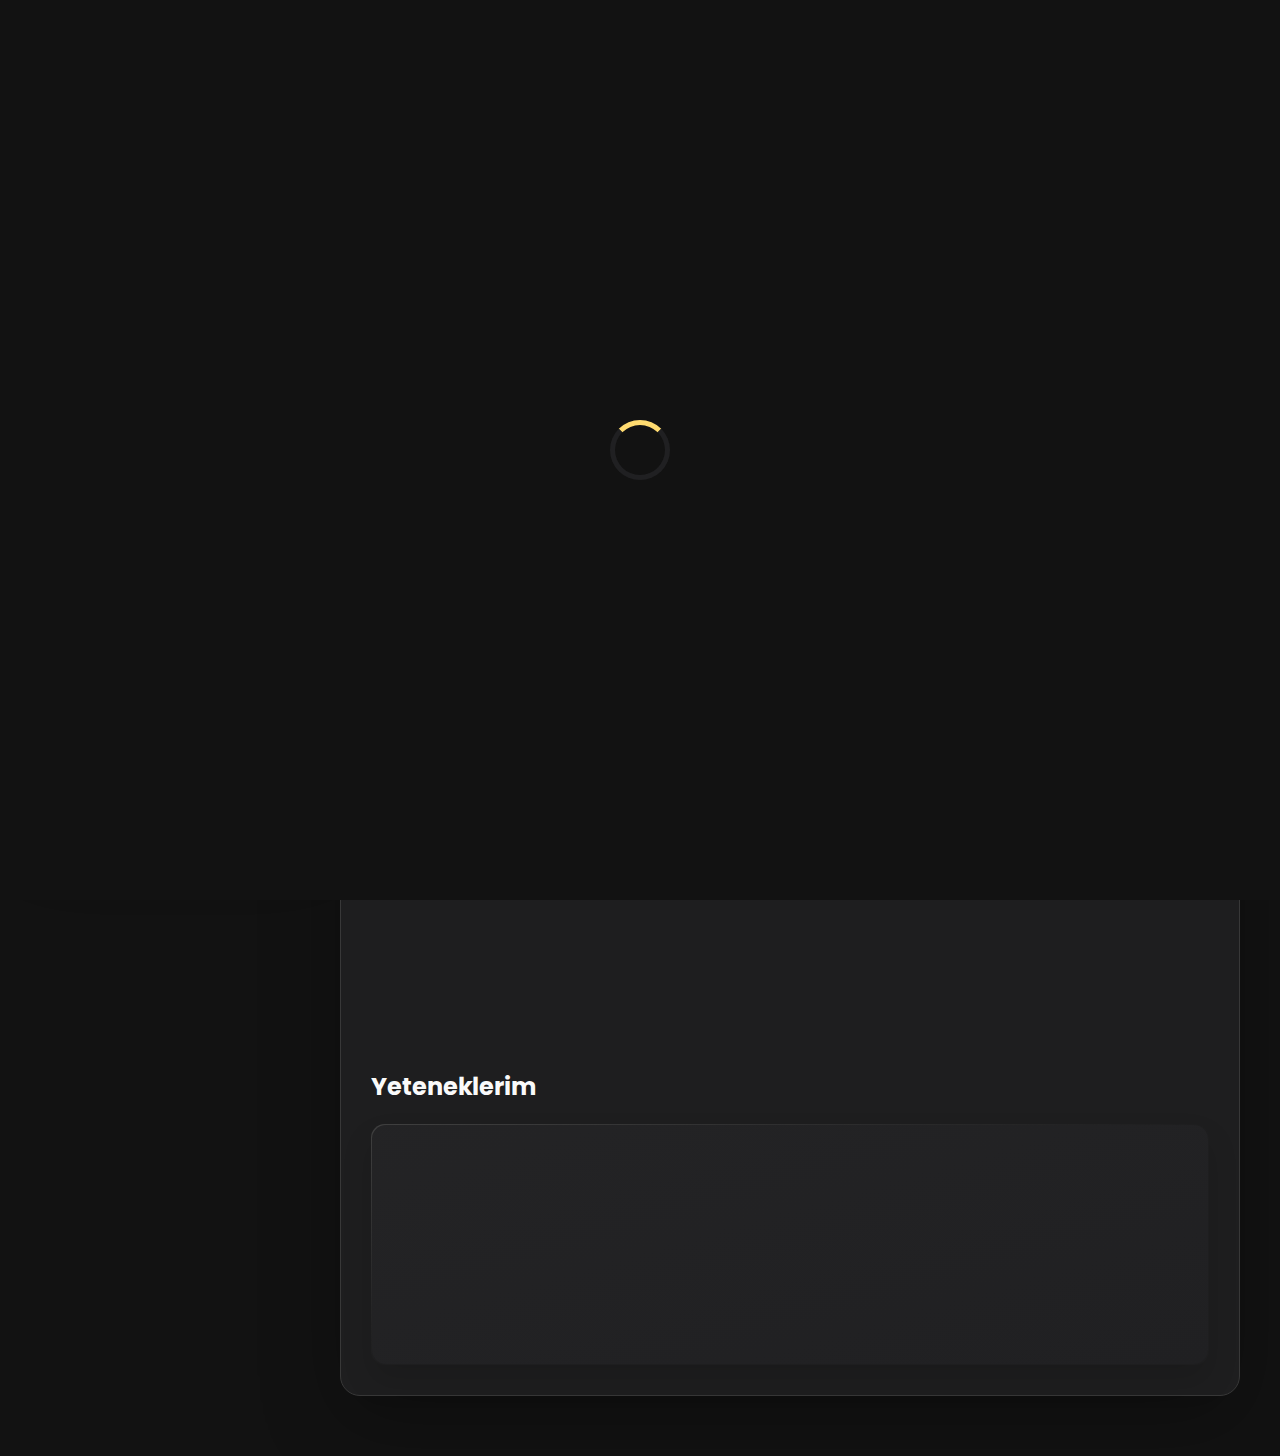
==== index.html @ 6b68ba1d "Yeni bir proje tanıtımı eklendi: "Şirket Yönetim Sistemi" başlıklı bölüm, Flask ile geliştirilmiş bi" ====
<!DOCTYPE html>
<html lang="en">
    <style>
 /* Copyright (c) 2025 by Leonam Silva de Souza (https://codepen.io/leonam-silva-de-souza/pen/vYowKqP) */
@import url('https://fonts.googleapis.com/css2?family=Poppins:ital,wght@0,100;0,200;0,300;0,400;0,500;0,600;0,700;0,800;0,900;1,100;1,200;1,300;1,400;1,500;1,600;1,700;1,800;1,900&display=swap');

/* Yükleme Animasyonu */
.loader-container {
    position: fixed;
    top: 0;
    left: 0;
    width: 100%;
    height: 100%;
    background-color: var(--smoky-black);
    display: flex;
    justify-content: center;
    align-items: center;
    z-index: 9999;
    transition: opacity 0.5s ease, visibility 0.5s ease;
}

.loader {
    width: 60px;
    height: 60px;
    border: 5px solid var(--eerie-black1);
    border-top: 5px solid var(--orange-yellow-crayola);
    border-radius: 50%;
    animation: rotate 1s linear infinite;
}

.loaded {
    opacity: 0;
    visibility: hidden;
}

:root {
    --bg-gradient-onyx: linear-gradient(to bottom right, hsl(240, 1%, 25%) 3%, hsl(0, 0%, 19%) 97%);
    --bg-gradient-jet: linear-gradient(to bottom right, hsla(240, 1%, 18%, .251) 3%, hsla(240, 2%, 11%, 0) 100%), hsl(240, 2%, 13%);
    --bg-gradient-yellow1: linear-gradient(to bottom right, hsl(45, 100%, 71%) 0%, hsla(36, 100%, 69%, 0) 50%);
    --bg-gradient-yellow2: linear-gradient(135deg, hsla(45, 100%, 71%, .251) 0%, hsla(35, 100%, 68%, 0) 59.86%), hsl(240, 2%, 13%);
    --border-gradient-onyx: linear-gradient(to bottom right, hsl(0, 0%, 25%) 0%, hsla(0, 0%, 25%, 0) 50%);
    --text-gradient-yellow: linear-gradient(to right, hsl(45, 100%, 72%), hsl(35, 100%, 68%));

    --jet: hsl(0, 0%, 22%);
    --onyx: hsl(240, 1%, 17%);
    --eerie-black1: hsl(240, 2%, 13%);
    --eerie-black2: hsl(240, 2%, 12%);
    --smoky-black: hsl(0, 0%, 7%);
    --white1: hsl(0, 0%, 100%);
    --white2: hsl(0, 0%, 98%);
    --orange-yellow-crayola: hsl(45, 100%, 72%);
    --vegas-gold: hsl(45, 54%, 58%);
    --light-gray: hsl(0, 0%, 84%);
    --light-gray70: hsla(0, 0%, 84%, .7);
    --bittersweet-shimmer: hsl(0, 43%, 51%);

    --ff-poppins: 'Poppins', sans-serif;

    --fs1: 24px;
    --fs2: 18px;
    --fs3: 17px;
    --fs4: 16px;
    --fs5: 15px;
    --fs6: 14px;
    --fs7: 13px;
    --fs8: 12px;

    --fw300: 300;
    --fw400: 400;
    --fw500: 500;
    --fw600: 600;

    --shadow1: -4px 8px 24px hsla(0, 0%, 0%, .25);
    --shadow2: 0px 16px 30px hsla(0, 0%, 0%, .25);
    --shadow3: 0px 16px 40px hsla(0, 0%, 0%, .25);
    --shadow4: 0px 25px 50px hsla(0, 0%, 0%, .15);
    --shadow5: 0px 24px 80px hsla(0, 0%, 0%, .25);

    --transition1: .25s ease;
    --transition2: .5s ease-in-out;
}

/* Animasyonlar */
@keyframes fadeIn {
    from { opacity: 0; transform: translateY(20px); }
    to { opacity: 1; transform: translateY(0); }
}

@keyframes pulse {
    0% { transform: scale(1); }
    50% { transform: scale(1.05); }
    100% { transform: scale(1); }
}

@keyframes slideInLeft {
    from { opacity: 0; transform: translateX(-30px); }
    to { opacity: 1; transform: translateX(0); }
}

@keyframes slideInRight {
    from { opacity: 0; transform: translateX(30px); }
    to { opacity: 1; transform: translateX(0); }
}

@keyframes rotate {
    from { transform: rotate(0deg); }
    to { transform: rotate(360deg); }
}

*, *::before, *::after {
    margin: 0;
    padding: 0;
    box-sizing: border-box;
}

a {text-decoration: none; }

li {list-style: none; }

img, ion-icon, a, button, time, span { display: block; }

button {
    font: inherit;
    background: none;
    border: none;
    text-align: left;
    cursor: pointer;
}

input, textarea {
    display: block;
    width: 100%;
    background: none;
    font: inherit;
}

::selection {
    background: var(--orange-yellow-crayola);
    color: var(--smoky-black);
}

:focus { outline-color: var(--orange-yellow-crayola); }

html { font-family: var(--ff-poppins); }

body { background: var(--smoky-black); }

main {
    margin: 15px 12px;
    margin-bottom: 75px;
    min-width: 259px;
}

.sidebar, article {
    background: var(--eerie-black2);
    border: 1px solid var(--jet);
    border-radius: 20px;
    box-shadow: var(--shadow1);
    z-index: 1;
    padding: 15px;
    animation: fadeIn 0.8s ease-out;
}

    .sidebar.active { max-height: 550px; }

.separator {
    width: 100%;
    height: 1px;
    background: var(--jet);
    margin: 16px 0;
}

.icon-box {
    position: relative;
    background: var(--border-gradient-onyx);
    width: 30px;
    height: 30px;
    border-radius: 8px;
    display: flex;
    justify-content: center;
    align-items: center;
    font-size: 16px;
    color: var(--orange-yellow-crayola);
    box-shadow: var(--shadow1);
    z-index: 1;
}

    .icon-box::before {
        content: '';
        position: absolute;
        inset: 1px;
        background: var(--eerie-black1);
        border-radius: inherit;
        z-index: -1;
    }

    .icon-box ion-icon { --ionicon-stroke-width: 35px; }

article { display: none; }

    article.active { 
        display: block;
        animation: fade .5s ease backwards;
    }

        @keyframes fade {
            0% { opacity: 0; }
            100% { opacity: 1; }
        }

.h2, .h3, .h4, .h5 { 
    color: var(--white2);
    text-transform: capitalize;
}

    .h2 { font-size: var(--fs1); }
    .h3 { font-size: var(--fs2); }
    .h4 { font-size: var(--fs4); }
    .h5 { 
        font-size: var(--fs7);
        font-weight: var(--fw500); 
    }

.article-title {
    position: relative;
    padding-bottom: 7px;
    animation: fadeIn 0.6s ease-out;
}

    .article-title::after {
        content: '';
        position: absolute;
        bottom: 0;
        left: 0;
        width: 30px;
        height: 3px;
        background: var(--text-gradient-yellow);
        border-radius: 3px;
    }

.content-card {
    position: relative;
    background: var(--border-gradient-onyx);
    padding: 15px;
    padding-top: 45px;
    border-radius: 14px;
    box-shadow: var(--shadow2);
    cursor: pointer;
    z-index: 1;
}

    .content-card::before {
        content: '';
        position: absolute;
        inset: 1px;
        background: var(--bg-gradient-jet);
        border-radius: inherit;
        z-index: -1;
    }

/*ASIDE - SIDEBAR*/

.sidebar {
    margin-bottom: 15px;
    max-height: 112px;
    overflow: hidden;
    padding: 15px;
    transition: var(--transition2);
}

.sidebar-info {
    position: relative;
    display: flex;
    justify-content: flex-start;
    align-items: center;
    gap: 15px;
}

.avatar-box {
    background: var(--bg-gradient-onyx);
    border-radius: 20px;
}

.info-content .name {
    color: var(--white2);
    font-size: var(--fs3);
    font-weight: var(--fw500);
    letter-spacing: -0.25px;
    margin-bottom: 10px;
}

.info-content .title {
    color: var(--white1);
    background: var(--onyx);
    font-size: var(--fs8);
    font-weight: var(--fw300);
    width: max-content;
    padding: 3px 12px;
    border-radius: 8px;
}

.info-more-btn {
    position: absolute;
    top: -15px;
    right: -15px;
    border-radius: 0 15px;
    font-size: 13px;
    color: var(--orange-yellow-crayola);
    background: var(--border-gradient-onyx);
    padding: 10px;
    box-shadow: var(--shadow2);
    transition: var(--transition1);
    z-index: 1;
}

    .info-more-btn::before {
        content: '';
        position: absolute;
        inset: 1px;
        border-radius: inherit;
        background: var(--bg-gradient-jet);
        transition: var(--transition1);
        z-index: -1;
    }

        .info-more-btn:hover, .info-more-btn:focus { background: var(--bg-gradient-yellow1); }
        .info-more-btn:hover::before, .info-more-btn:focus::before { background: var(--bg-gradient-yellow2); }

    .info-more-btn span { display: none; }

.sidebar-info-more {
    opacity: 0;
    visibility: hidden;
    transition: var(--transition2);
}

    .sidebar.active .sidebar-info-more {
        opacity: 1;
        visibility: visible;
    }

.contacts-list {
    display: grid;
    grid-template-columns: 1fr;
    gap: 16px;
}

.contact-item {
    min-width: 100%;
    display: flex;
    align-items: center;
    gap: 16px;
}

.contact-info {
    max-width: calc(100% - 46px);
    width: calc(100% - 46px);
}

    .contact-info :is(.contact-link, time, address) {
        color: var(--white2);
        font-size: var(--fs7);
    }

    .contact-info address { font-style: normal; }

.contact-title {
    color: var(--light-gray70);
    font-size: var(--fs8);
    text-transform: uppercase;
    margin-bottom: 2px;
}

.social-list {
    display: flex;
    justify-content: flex-start;
    align-items: center;
    gap: 15px;
    padding-bottom: 4px;
    padding-left: 7px;
}

.social-item .social-link {
    color: var(--light-gray70);
    font-size: 18px;
}

    .social-item .social-link:hover { color: var(--light-gray); }

/*NAVBAR*/

.navbar {
    position: fixed;
    bottom: 0;
    left: 0;
    width: 100%;
    background: hsla(240, 1%, 17%, .75);
    backdrop-filter: blur(10px);
    border: 1px solid var(--jet);
    border-radius: 12px 12px 0 0;
    box-shadow: var(--shadow2);
    z-index: 5;
}

.navbar-list {
    display: flex;
    flex-wrap: wrap;
    justify-content: center;
    align-items: center;
    padding: 0 10px;
}

.navbar-link {
    color: var(--light-gray);
    font-size: var(--fs8);
    padding: 20px 7px;
    transition: color var(--transition1);
}

    .navbar-link:hover, .navbar-link:focus { color: var(--light-gray70); }
    .navbar-link.active { color: var(--orange-yellow-crayola); }

/*ABOUT*/

.about .article-title { 
    margin-bottom: 15px;
    margin-top: 15px;
}

.about-text {
    color: var(--light-gray);
    font-size: var(--fs6);
    font-weight: var(--fw300);
    line-height: 1.6;
}

    .about-text p { 
        margin-bottom: 15px;
        text-align: justify;
        padding-left: 10px;
        padding-right: 10px;
        animation: slideInLeft 0.8s ease-out;
        opacity: 0;
        animation-fill-mode: forwards;
    }

    .about-text p:nth-child(1) {
        animation-delay: 0.2s;
    }

    .about-text p:nth-child(2) {
        animation-delay: 0.6s;
    }

.service { margin-bottom: 35px; }

.service-title { margin-bottom: 20px; }

.service-list {
    display: grid;
    grid-template-columns: 1fr;
    gap: 20px;
}

.service-item {
    position: relative;
    background: var(--border-gradient-onyx);
    padding: 20px;
    border-radius: 14px;
    box-shadow: var(--shadow2);
    z-index: 1;
    transition: transform 0.3s ease;
    animation: fadeIn 0.8s ease-out;
    opacity: 0;
    animation-fill-mode: forwards;
}

    .service-item:hover {
        transform: translateY(-5px);
    }

    .service-item::before {
        content: '';
        position: absolute;
        inset: 1px;
        background: var(--bg-gradient-jet);
        border-radius: inherit;
        z-index: -1;
    }

.service-item:nth-child(1) {
    animation-delay: 0.2s;
}

.service-item:nth-child(2) {
    animation-delay: 0.4s;
}

.service-item:nth-child(3) {
    animation-delay: 0.6s;
}

.service-item:nth-child(4) {
    animation-delay: 0.8s;
}

.service-item:nth-child(5) {
    animation-delay: 1s;
}

.service-item:nth-child(6) {
    animation-delay: 1.2s;
}

.service-icon-box { 
    margin-bottom: 10px; 
    transition: transform 0.5s ease;
}

    .service-icon-box:hover {
        animation: pulse 1s infinite;
    }
    
    .service-icon-box img { margin: auto; }

.service-content-box { text-align: center; }
.service-item-title { margin-bottom: 7px; }

.service-item-text {
    color: var(--light-gray);
    font-size: var(--fs6);
    font-weight: var(--fw300);
    line-height: 1.6;
}

/*SKILLS*/

.skills-title { margin-bottom: 20px; animation: slideInLeft 0.6s ease-out; }

.skills-list { padding: 20px; animation: fadeIn 0.8s ease-out; }

.skills-item {
    animation: slideInRight 0.5s ease-out;
    opacity: 0;
    animation-fill-mode: forwards;
}

.skills-item:not(:last-child) {margin-bottom: 15px; }

.skills-item:nth-child(1) {
    animation-delay: 0.2s;
}

.skills-item:nth-child(2) {
    animation-delay: 0.5s;
}

.skills-item:nth-child(3) {
    animation-delay: 0.8s;
}

.skills-item:nth-child(4) {
    animation-delay: 1.1s;
}

.skill .title-wrapper {
    display: flex;
    align-items: center;
    gap: 5px;
    margin-bottom: 8px;
}

    .skill .title-wrapper data {
        color: var(--light-gray);
        font-size: var(--fs7);
        font-weight: var(--fw300);
    }

.skills-progress-bg {
    background: var(--jet);
    width: 100%;
    height: 8px;
    border-radius: 10px;
}

/* Beceri Çubukları Animasyonu */
@keyframes fillBar {
    from { width: 0; }
    to { width: 100%; }
}

.skills-progress-fill {
    background: var(--text-gradient-yellow);
    height: 100%;
    border-radius: inherit;
    transition: width 1s ease-in-out;
    position: relative;
    width: 0;
    animation: fillBar 1.5s forwards;
}

.skills-item:nth-child(1) .skills-progress-fill {
    animation-delay: 0.5s;
}

.skills-item:nth-child(2) .skills-progress-fill {
    animation-delay: 0.8s;
}

.skills-item:nth-child(3) .skills-progress-fill {
    animation-delay: 1.1s;
}

.skills-item:nth-child(4) .skills-progress-fill {
    animation-delay: 1.4s;
}

/* Servis Öğeleri için hover efekti */
.service-item:hover .service-icon-box {
    transform: scale(1.1) rotate(5deg);
}

/* Başlık animasyonları */
.service-title, .skills-title {
    position: relative;
    overflow: hidden;
}

.service-title::before, .skills-title::before {
    content: '';
    position: absolute;
    bottom: 0;
    left: 0;
    width: 100%;
    height: 2px;
    background: var(--text-gradient-yellow);
    transform: translateX(-100%);
    animation: slideRight 1s forwards 0.5s;
}

@keyframes slideRight {
    from { transform: translateX(-100%); }
    to { transform: translateX(0); }
}

/*PROJELER*/

.projects-list {
    display: grid;
    grid-template-columns: 1fr;
    gap: 25px;
    margin-top: 25px;
}

.project-card {
    overflow: hidden;
    padding: 20px;
    display: flex;
    flex-direction: column;
    transition: transform 0.3s ease;
    animation: fadeIn 0.6s ease-out;
}

.project-card:hover {
    transform: translateY(-5px);
}

.project-image {
    overflow: hidden;
    border-radius: 10px;
    margin-bottom: 15px;
}

.project-image img {
    width: 100%;
    height: auto;
    transition: transform 0.5s ease;
    object-fit: cover;
}

.project-card:hover .project-image img {
    transform: scale(1.05);
}

.project-title {
    margin-bottom: 10px;
    color: var(--white2);
}

.project-description {
    color: var(--light-gray);
    font-size: var(--fs6);
    margin-bottom: 15px;
    line-height: 1.6;
}

.project-tech {
    display: flex;
    flex-wrap: wrap;
    gap: 8px;
    margin-bottom: 15px;
}

.tech-tag {
    background: var(--onyx);
    color: var(--orange-yellow-crayola);
    font-size: var(--fs8);
    padding: 5px 10px;
    border-radius: 5px;
    display: inline-block;
}

.project-link {
    color: var(--orange-yellow-crayola);
    font-size: var(--fs7);
    font-weight: var(--fw500);
    text-transform: uppercase;
    align-self: flex-end;
    transition: color 0.3s ease;
}

.project-link:hover {
    color: var(--vegas-gold);
}

/*MEDIA QUERIES*/

@media (min-width: 580px) {
    :root {
        --fs1: 32px;
        --fs2: 24px;
        --fs3: 26px;
        --fs4: 18px;
        --fs6: 15px;
        --fs7: 15px;
        --fs8: 12px;
    }

    .sidebar, article {
        width: 520px;
        margin-inline: auto;
        padding: 30px;
    }

    .article-title {
        font-weight: var(--fw600);
        padding-bottom: 15px;
    }

        .article-title::after {
            width: 40px;
            height: 5px;
        }

    .icon-box {
        width: 48px;
        height: 48px;
        border-radius: 12px;
        font-size: 18px;
    }

    main {
        margin-top: 60px;
        margin-bottom: 100px;
    }

    .sidebar {
        max-height: 180px;
        margin-bottom: 30px;
    }

        .sidebar.active { max-height: 650px; }

    .sidebar-info { gap: 25px; }

    .avatar-box { border-radius: 30px; }
        .avatar-box img { width: 120px; }

    .info-content .name { margin-bottom: 15px; }
    .info-content .title { padding: 5px 10px; }

    .info-more-btn {
        top: -30px;
        right: -30px;
        padding: 10px 15px;
    }

        .info-more-btn span {
            display: block;
            font-size: var(--fs8);
        }

        .info-more-btn ion-icon { display: none; }

    .separator { margin: 32px 0; }

    .contacts-list { gap: 20px; }

    .contact-info {
        max-width: calc(100% - 64px);
        width: calc(100% - 64px);
    }

    .navbar { border-radius: 20px 20px 0 0; }

    .navbar-list { gap: 20px; }
    .navbar-link { --fs8: 14px; }

    .about .article-title { margin-bottom: 20px; }
    .about-text { margin-bottom: 40px; }

    .service-item {
        display: flex;
        justify-content: flex-start;
        align-items: flex-start;
        gap: 18px;
        padding: 30px;
    }

    .service-icon-box {
        margin-bottom: 0;
        margin-top: 5px;
    }

    .service-content-box { text-align: left; }

    .projects-list {
        padding: 0 20px;
    }

    .form {
        max-width: 500px;
        margin-inline: auto;
    }
}

@media (min-width: 768px) {

    .sidebar, article { width: 700px; }

    .contacts-list {
        grid-template-columns: 1fr 1fr;
        gap: 30px 15px;
    }

    .navbar-link { --fs8: 15px; }

    .article-title { padding-bottom: 20px; }

    .service-list { grid-template-columns: 1fr 1fr; }

    .projects-list {
        grid-template-columns: 1fr 1fr;
        gap: 25px;
    }

    .input-wrapper {
        grid-template-columns: 1fr 1fr;
    }
}

@media (min-width: 1024px) {

    :root {
        --shadow1: -4px 8px 24px hsla(0, 0%, 0%, .125);
        --shadow2: 0px 16px 30px hsla(0, 0%, 0%, .125);
        --shadow3: 0px 16px 40px hsla(0, 0%, 0%, .125);
    }

    .sidebar, article {
        width: 950px;
        box-shadow: var(--shadow5);
    }

    main { margin-bottom: 60px; }

    .main-content {
        position: relative;
        width: max-content;
        margin: auto;
    }

    .navbar {
        position: absolute;
        bottom: auto;
        top: 0;
        left: auto;
        right: 0;
        width: max-content;
        border-radius: 0 20px;
        padding: 0 20px;
        box-shadow: none;
    }

    .navbar-list {
        gap: 30px;
        padding: 0 20px;
    }

    .navbar-link { font-weight: var(--fw500); }

    .service-list {
        grid-template-columns: 1fr 1fr;
        gap: 20px 25px;
    }

    .projects-list {
        grid-template-columns: repeat(3, 1fr);
    }
}

@media (min-width: 1250px) {

    body::-webkit-scrollbar { width: 20px; }
    body::-webkit-scrollbar-track { background: var(--smoky-black); }

    body::-webkit-scrollbar-thumb {
        border: 5px solid var(--smoky-black);
        background: hsla(0, 0%, 100%, .1);
        border-radius: 20px;
        box-shadow: inset 1px 1px 0 hsla(0, 0%, 100%, .11), inset -1px -1px 0 hsla(0, 0%, 100%, .11);
    }

    body::-webkit-scrollbar-thumb:hover { background: hsla(0, 0%, 100%, .15); }
    body::-webkit-scrollbar-button { height: 60px; }

    .sidebar, article { width: auto; }

    article { min-height: 100%; }

    main {
        max-width: 1200px;
        margin-inline: auto;
        display: flex;
        justify-content: center;
        align-items: stretch;
        gap: 25px;
    }

    .main-content {
        min-width: 75%;
        width: 75%;
        margin: 0;
    }

    .sidebar {
        position: sticky;
        top: 60px;
        max-height: max-content;
        height: 100%;
        margin-bottom: 0;
        padding-top: 60px;
        z-index: 1;
    }

    .sidebar-info { flex-direction: column; }

    .avatar-box img { width: 150px; }

    .info-content .name {
        white-space: nowrap;
        text-align: center;
    }

    .info-content .title { margin: auto; }

    .info-more-btn { display: none; }

    .sidebar-info-more {
        opacity: 1;
        visibility: visible;
    }

    .contacts-list { grid-template-columns: 1fr; }

    .contact-info :is(.contact-link) {
        white-space: nowrap;
        overflow: hidden;
        text-overflow: ellipsis;
    }

    .contact-info :is(.contact-link, time, address) {
        --fs7: 14px;
        font-weight: var(--fw300);
    }

    .separator:last-of-type {
        margin: 15px 0;
        opacity: 0;
    }

    .social-list { justify-content: center; }
}

/*İLETİŞİM*/

.contact-form {
    margin-top: 25px;
}

.form-title {
    margin-bottom: 20px;
    color: var(--white2);
}

.form {
    display: grid;
    gap: 25px;
    animation: fadeIn 0.6s ease-out;
}

.input-wrapper {
    display: grid;
    gap: 15px;
}

.form-input {
    color: var(--white2);
    font-size: var(--fs7);
    padding: 15px;
    border: 1px solid var(--jet);
    border-radius: 14px;
    outline: none;
    background: var(--eerie-black1);
    transition: border-color 0.3s ease;
}

.form-input:focus {
    border-color: var(--orange-yellow-crayola);
}

.form-input::placeholder {
    color: var(--light-gray70);
}

textarea.form-input {
    min-height: 150px;
    max-height: 250px;
    resize: vertical;
    margin-bottom: 10px;
}

.form-btn {
    display: flex;
    justify-content: center;
    align-items: center;
    gap: 8px;
    padding: 12px 25px;
    border-radius: 14px;
    background: var(--border-gradient-onyx);
    color: var(--orange-yellow-crayola);
    font-size: var(--fs7);
    text-transform: uppercase;
    font-weight: var(--fw500);
    cursor: pointer;
    position: relative;
    z-index: 1;
    transition: all 0.3s ease;
}

.form-btn::before {
    content: '';
    position: absolute;
    inset: 1px;
    background: var(--bg-gradient-jet);
    border-radius: inherit;
    z-index: -1;
    transition: background 0.3s ease;
}

.form-btn:hover {
    background: var(--bg-gradient-yellow1);
}

.form-btn:hover::before {
    background: var(--bg-gradient-yellow2);
}

.form-btn:disabled {
    opacity: 0.7;
    cursor: not-allowed;
}

.form-btn ion-icon {
    font-size: 18px;
}

@media (min-width: 580px) {
    .form {
        max-width: 500px;
        margin-inline: auto;
    }
}

@media (min-width: 768px) {
    .input-wrapper {
        grid-template-columns: 1fr 1fr;
    }
}
    </style>
<head>
    <meta charset="UTF-8">
    <meta name="viewport" content="width=device-width, initial-scale=1.0">
    <title>Kamil Umut Araz</title>
    <link rel="shortcut icon" href="4380747.jpg" type="image/x-icon">
</head>
<body>
    <div class="loader-container">
        <div class="loader"></div>
    </div>

    <main>
        <aside class="sidebar " data-sidebar>
            <div class="sidebar-info">
                <figure class="avatar-box">
                    <img src="IMG_6762.jpg" alt="avatar" width="80">
                </figure>

                <div class="info-content">
                    <h1 class="name" title="Umut Araz">Umut Araz</h1>
                    <p class="title">Web Developer</p>
                </div>

                <button class="info-more-btn" data-sidebar-btn>
                    <span>İletişim</span>
                    <ion-icon name="chevron-down"></ion-icon>
                </button>
            </div>

            <div class="sidebar-info-more">
                <div class="separator"></div>

                <ul class="contacts-list">
                    <li class="contact-item">
                        <div class="icon-box">
                            <ion-icon name="mail-outline"></ion-icon>
                        </div>

                        <div class="contact-info">
                            <p class="contact-title">Email</p>

                            <a href="mailto:arazumut349@gmail.com" class="contact-link">arazumut349@gmail.com</a>
                        </div>
                    </li>

                    <li class="contact-item">
                        <div class="icon-box">
                            <ion-icon name="phone-portrait-outline"></ion-icon>
                        </div>

                        <div class="contact-info">
                            <p class="contact-title">Telefon</p>

                            <a href="tel:+90 551 180 7815" class="contact-link">0551 180 7815</a>
                        </div>
                    </li>

                    <li class="contact-item">
                        <div class="icon-box">
                            <ion-icon name="calendar-outline"></ion-icon>
                        </div>

                        <div class="contact-info">
                            <p class="contact-title">Doğum Tarihi</p>

                            <time datetime="1982-06-23">January 16, 2004</time>
                        </div>
                    </li>

                    <li class="contact-item">
                        <div class="icon-box">
                            <ion-icon name="location-outline"></ion-icon>
                        </div>

                        <div class="contact-info">
                            <p class="contact-title">Konum</p>

                            <address>Konya Türkiye</address>
                        </div>
                    </li>
                </ul>

                <div class="separator"></div>

                <ul class="social-list">
                    <li class="social-item"><a href="https://www.instagram.com/k.umutarazz/" class="social-link"><ion-icon name="logo-instagram"></ion-icon></a></li>
                    <li class="social-item"><a href="https://www.linkedin.com/in/k-umut-araz-56712629a/" class="social-link"><ion-icon name="logo-linkedin"></ion-icon></a></li>
                    <li class="social-item"><a href="https://github.com/arazumut" class="social-link"><ion-icon name="logo-github"></ion-icon></a></li>
                </ul>
            </div>
        </aside>

        <div class="main-content">
            <nav class="navbar">
                <ul class="navbar-list">
                    <li class="navbar-item"><button class="navbar-link active" data-nav-link>Hakkımda</button></li>
                    <li class="navbar-item"><button class="navbar-link" data-nav-link>Projeler</button></li>
                </ul>
            </nav>

            <article class="about active" data-page="hakkımda">
                <header>
                    <h2 class="h2 article-title">Hakkımda</h2>
                </header>

                <section class="about-text">
                    <p>Merhaba! Ben Kamil Umut Araz. Konya Teknik Üniversitesi Bilgisayar Programcılığı 2. sınıf öğrencisiyim. Yazılım geliştirme ve siber güvenlik alanlarına büyük bir tutku ile yaklaşıyorum. Javascript, CSS, C++, PHP, Python ve Golang gibi dillerde kendimi sürekli geliştiriyor; özellikle backend geliştirme ve siber güvenlik konularında derinlemesine çalışıyorum. Aynı zamanda mobil uygulamalar geliştirmeye çalışıyorum.</p>
                    <p>Privia Security A.Ş'de Backend Developer olarak deneyimim varken, aynı zamanda Outlier'da AI Trainer olarak görev alıyorum. Tüm bunların yanında Kodland'da Python eğitmenliği yaparak bilgimi çocuklarımıza paylaşıyorum. Web geliştirme, sızma testleri, görüntü işleme ve makine öğrenmesi gibi birçok alanda deneyim sahibiyim.

                        Teknolojiye olan ilgimi projelerle pekiştiriyor ve sürekli öğrenmeye devam ediyorum. Daha fazla bilgi için GitHub ve LinkedIn hesaplarıma göz atabilirsiniz! 🚀
                        
                        📌 GitHub: https://github.com/arazumut
                        📌 LinkedIn: https://www.linkedin.com/in/k-umut-araz-56712629a/</p>
                </section>

                <section class="service">
                    <h3 class="h3 service-title">Neler Yapıyorum</h3>


                    

                    <ul class="service-list">
                        <li class="service-item">
                            <div class="service-icon-box">
                                <img src="fotis-fotopoulos-DuHKoV44prg-unsplash.jpg" alt="icon" width="40">
                            </div>

                            <div class="service-content-box">
                                <h4 class="h4 service-item-title">Web Tasarımı</h4>
                                <p class="service-item-text">En modern ve yüksek kaliteli tasarım, profesyonel seviyede yapıyorum.</p>
                            </div>
                        </li>

                        <li class="service-item">
                            <div class="service-icon-box">
                                <img src="markus-spiske-1LLh8k2_YFk-unsplash.jpg" alt="icon" width="40">
                            </div>

                            <div class="service-content-box">
                                <h4 class="h4 service-item-title">Web Geliştirme</h4>
                                <p class="service-item-text">Profesyonel seviyede sitesinin yüksek kaliteli geliştirilmesi.</p>
                            </div>
                        </li>

                        <li class="service-item">
                            <div class="service-icon-box">
                                <img src="markus-spiske-hbb6GkG6p9M-unsplash.jpg" alt="icon" width="40">
                            </div>

                            <div class="service-content-box">
                                <h4 class="h4 service-item-title">Mobil Uygulamalar</h4>
                                <p class="service-item-text">iOS ve Android için profesyonel uygulamalar geliştiriyorum.</p>
                            </div>
                        </li>

                        <li class="service-item">
                            <div class="service-icon-box">
                                <img src="caspar-camille-rubin-89xuP-XmyrA-unsplash.jpg" alt="icon" width="40">
                            </div>

                            <div class="service-content-box">
                                <h4 class="h4 service-item-title">Artifical İntelligence Trainer</h4>
                                <p class="service-item-text">Outlier şirketinde AI Trainer olarak çalışıyorum.</p>
                            </div>
                        </li>

                        <li class="service-item">
                            <div class="service-icon-box">
                                <img src="7076118.jpg" alt="icon" width="40">
                            </div>

                            <div class="service-content-box">
                                <h4 class="h4 service-item-title">Backend Development</h4>
                                <p class="service-item-text">Aktif olarak Python Django ile backend geliştirme yapıyorum ve kendi piayasa projelerimi geliştiriyorum.</p>
                            </div>
                        </li>

                        <li class="service-item">
                            <div class="service-icon-box">
                                <img src="programming-background-with-person-working-with-codes-computer.jpg" alt="icon" width="40">
                            </div>

                            <div class="service-content-box">
                                <h4 class="h4 service-item-title">Python Eğitmeni</h4>
                                <p class="service-item-text">Kodland şirketinde Python eğitmenliği yapıyorum.</p>
                            </div>
                        </li>
                    </ul>
                </section>

                <section class="skill">
                    <h3 class="h3 skills-title">Yeteneklerim</h3>

                    <ul class="skills-list content-card">
                        <li class="skills-item">
                            <div class="title-wrapper">
                                <h5 class="h5">Web Design(Backend, Frontend)</h5>
                                <data value="80">80%</data>
                            </div>

                            <div class="skills-progress-bg">
                                <div class="skills-progress-fill" style="width: 80%;"></div>
                            </div>
                        </li>

                        <li class="skills-item">
                            <div class="title-wrapper">
                                <h5 class="h5">Mobile Development</h5>
                                <data value="50">50%</data>
                            </div>

                            <div class="skills-progress-bg">
                                <div class="skills-progress-fill" style="width: 50%;"></div>
                            </div>
                        </li>

                        <li class="skills-item">
                            <div class="title-wrapper">
                                <h5 class="h5">Artifical İntelligence Train</h5>
                                <data value="70">70%</data>
                            </div>

                            <div class="skills-progress-bg">
                                <div class="skills-progress-fill" style="width: 70%;"></div>
                            </div>
                        </li>

                        <li class="skills-item">
                            <div class="title-wrapper">
                                <h5 class="h5">Bootstrap</h5>
                                <data value="50">50%</data>
                            </div>

                            <div class="skills-progress-bg">
                                <div class="skills-progress-fill" style="width: 50%;"></div>
                            </div>
                        </li>
                    </ul>
                </section>
            </article>

            <article class="projects" data-page="projeler">
                <header>
                    <h2 class="h2 article-title">Projelerim</h2>
                </header>

                <section class="projects-list">
                    <div class="project-item">
                        <div class="project-card content-card">
                            <div class="project-image">
                                <img src="Ekran Resmi 2025-03-16 21.50.36.png" alt="Proje Görüntüsü" width="100%">
                            </div>
                            <h3 class="h3 project-title">Araç Tamir Takip Sistemi</h3>
                            <p class="project-description">Araç tamir takip sistemi. Django ve Sqllite,Firebase ile hybrit olarak geliştirdiğim bir projedir.</p>
                            <div class="project-tech">
                                <span class="tech-tag">Django</span>
                                <span class="tech-tag">Sqllite</span>
                                <span class="tech-tag">Firebase</span>
                            </div>
                            <a href="https://github.com/arazumut/RepairTracking" class="project-link">Projeyi Gör →</a>
                        </div>
                    </div>

                    <div class="project-item">
                        <div class="project-card content-card">
                            <div class="project-image">
                                <img src="Ekran Resmi 2025-04-08 15.58.26.png" alt="Proje Görüntüsü" width="100%">
                            </div>
                            <h3 class="h3 project-title">Tarım ve Hayvancılık Yönetim Sistemi</h3>
                            <p class="project-description">Tarım ve Hayvancılık Yönetim süreçlerini yöneten bir sistem. Django ve Sqllite ile geliştirdiğim bir projedir.</p>
                            <div class="project-tech">
                                <span class="tech-tag">Django</span>
                                <span class="tech-tag">Sqllite</span>
                                <span class="tech-tag">Bootstrap</span>
                            </div>
                            <a href="https://github.com/arazumut/AgricultureManagements" class="project-link">Projeyi Gör →</a>
                        </div>
                    </div>

                    <div class="project-item">
                        <div class="project-card content-card">
                            <div class="project-image">
                                <img src="Ekran Resmi 2025-04-19 13.07.15.png" alt="Proje Görüntüsü" width="100%">
                            </div>
                            <h3 class="h3 project-title">Dijital Katalog Sistemi</h3>
                            <p class="project-description">Pazarlama süreçlerini kolaylaştıran kapsamlı bir katalog sistemi. Django ve Sqllite ile geliştirdiğim bir projedir.</p>
                            <div class="project-tech">
                                <span class="tech-tag">Django</span>
                                <span class="tech-tag">Sqllite3</span>
                                <span class="tech-tag">Bootstrap5.0</span>
                            </div>
                            <a href="https://github.com/arazumut/DigitalCatalog" class="project-link">Projeyi Gör →</a>
                        </div>
                    </div>

                    <div class="project-item">
                        <div class="project-card content-card">
                            <div class="project-image">
                                <img src="Ekran Resmi 2025-04-10 20.38.14.png" alt="Proje Görüntüsü" width="100%">
                            </div>
                            <h3 class="h3 project-title">Akademi Yönetim Sistemi</h3>
                            <p class="project-description">Akademi Yönetim Sistemi, eğitim kurumları için geliştirilmiş kapsamlı bir yönetim çözümüdür.</p>
                            <div class="project-tech">
                                <span class="tech-tag">.NET MVC</span>
                                <span class="tech-tag">Azure SQL</span>
                                <span class="tech-tag">Docker</span>
                            </div>
                            <a href="https://github.com/arazumut/AcademyManagementSystem" class="project-link">Projeyi Gör →</a>
                        </div>
                    </div>

                    <div class="project-item">
                        <div class="project-card content-card">
                            <div class="project-image">
                                <img src="Ekran Resmi 2025-04-19 13.38.23.png" alt="Proje Görüntüsü" width="100%">
                            </div>
                            <h3 class="h3 project-title">Teklif Yönetim Sistemi</h3>
                            <p class="project-description">Bu proje, firmaların müşterilerine teklif verme sürecini dijitalleştiren ve yöneten bir web uygulamasıdır.</p>
                            <div class="project-tech">
                                <span class="tech-tag">Django5.0<</span>
                                <span class="tech-tag">Sqllite3</span>
                                <span class="tech-tag">Firebase</span>
                                <span class="tech-tag">Bootstrap5.0</span>
                            </div>
                            <a href="https://github.com/arazumut/offerManagement" class="project-link">Projeyi Gör →</a>
                        </div>
                    </div>

                    <div class="project-item">
                        <div class="project-card content-card">
                            <div class="project-image">
                                <img src="Ekran Resmi 2025-04-19 17.29.20.png" alt="Proje Görüntüsü" width="100%">
                            </div>
                            <h3 class="h3 project-title">Şirket Yönetim Sistemi</h3>
                            <p class="project-description">Flask ile oluşturulmuş, şirket çalışanlarını, departmanları, izinleri ve projeleri yönetmek için tasarlanmış bir web uygulaması.</p>
                            <div class="project-tech">
                                <span class="tech-tag">Flask</span>
                                <span class="tech-tag">Sqllite3</span>
                                <span class="tech-tag">Bootstrap5.0</span>
                            </div>
                            <a href="https://github.com/arazumut/BusinessManagement" class="project-link">Projeyi Gör →</a>
                        </div>
                    </div>


                </section>
            </article>

        </div>
    </main>

    <script>

        'use strict';

// Sayfa Yükleme Animasyonu
window.addEventListener('load', function() {
    setTimeout(function() {
        document.querySelector('.loader-container').classList.add('loaded');
        
        // Hakkımda sayfası aktif ise, skill çubuklarını animasyonla göster
        if (document.querySelector('.about.active')) {
            animateSkillBars();
        }
    }, 1000);
});

//Opening or closing side bar
const elementToggleFunc = function (elem) { elem.classList.toggle("active"); }

const sidebar = document.querySelector("[data-sidebar]");
const sidebarBtn = document.querySelector("[data-sidebar-btn]");

sidebarBtn.addEventListener("click", function() {elementToggleFunc(sidebar); })

// Enabling Page Navigation 
const navigationLinks = document.querySelectorAll('[data-nav-link]');
const pages = document.querySelectorAll('[data-page]');

for(let i = 0; i < navigationLinks.length; i++) {
    navigationLinks[i].addEventListener('click', function() {
        // Menü öğesinin içeriğini küçük harfe çevir, Türkçe karakterleri koruyarak
        const clickedPage = this.innerHTML.toLowerCase();
        
        for(let j = 0; j < pages.length; j++) {
            // Data-page özniteliğini al
            const pageDataAttr = pages[j].dataset.page;
            
            // Menü öğesine ait sayfayı bul
            if(clickedPage === pageDataAttr) {
                pages[j].classList.add('active');
                navigationLinks[i].classList.add('active');
                window.scrollTo(0, 0);
                
                // Hakkımda sayfasına geçildiğinde animasyonları başlat
                if (pageDataAttr === 'hakkımda') {
                    setTimeout(function() {
                        animateSkillBars();
                    }, 300);
                }
            } else {
                pages[j].classList.remove('active');
                navigationLinks[j].classList.remove('active');
            }
        }
    });
}

// Yetenek çubuklarını animasyonla göster
function animateSkillBars() {
    const skillBars = document.querySelectorAll('.skills-progress-fill');
    
    skillBars.forEach((bar, index) => {
        // Önce genişliği sıfırla
        bar.style.width = '0';
        
        // Sonra doğru genişliğe animasyonla getir
        setTimeout(() => {
            const value = bar.parentElement.previousElementSibling.querySelector('data').getAttribute('value') + '%';
            bar.style.width = value;
        }, 100 + (index * 300));
    });
}

// Form Gönderme İşlemi
const formElement = document.querySelector('[data-form]');
if (formElement) {
    formElement.addEventListener('submit', function(e) {
        e.preventDefault();
        
        // Form verilerini al
        const formData = new FormData(this);
        const formValues = Object.fromEntries(formData);
        
        // Burada gerçek bir form gönderme işlemi yapılabilir
        // Örnek olarak bir bildirim gösteriyoruz
        alert('Mesajınız iletildi! En kısa sürede size dönüş yapacağım.');
        
        // Formu temizle
        this.reset();
    });
}
    </script>

    <script type="module" src="https://unpkg.com/ionicons@7.1.0/dist/ionicons/ionicons.esm.js"></script>
    <script nomodule src="https://unpkg.com/ionicons@7.1.0/dist/ionicons/ionicons.js"></script>
</body>
</html>
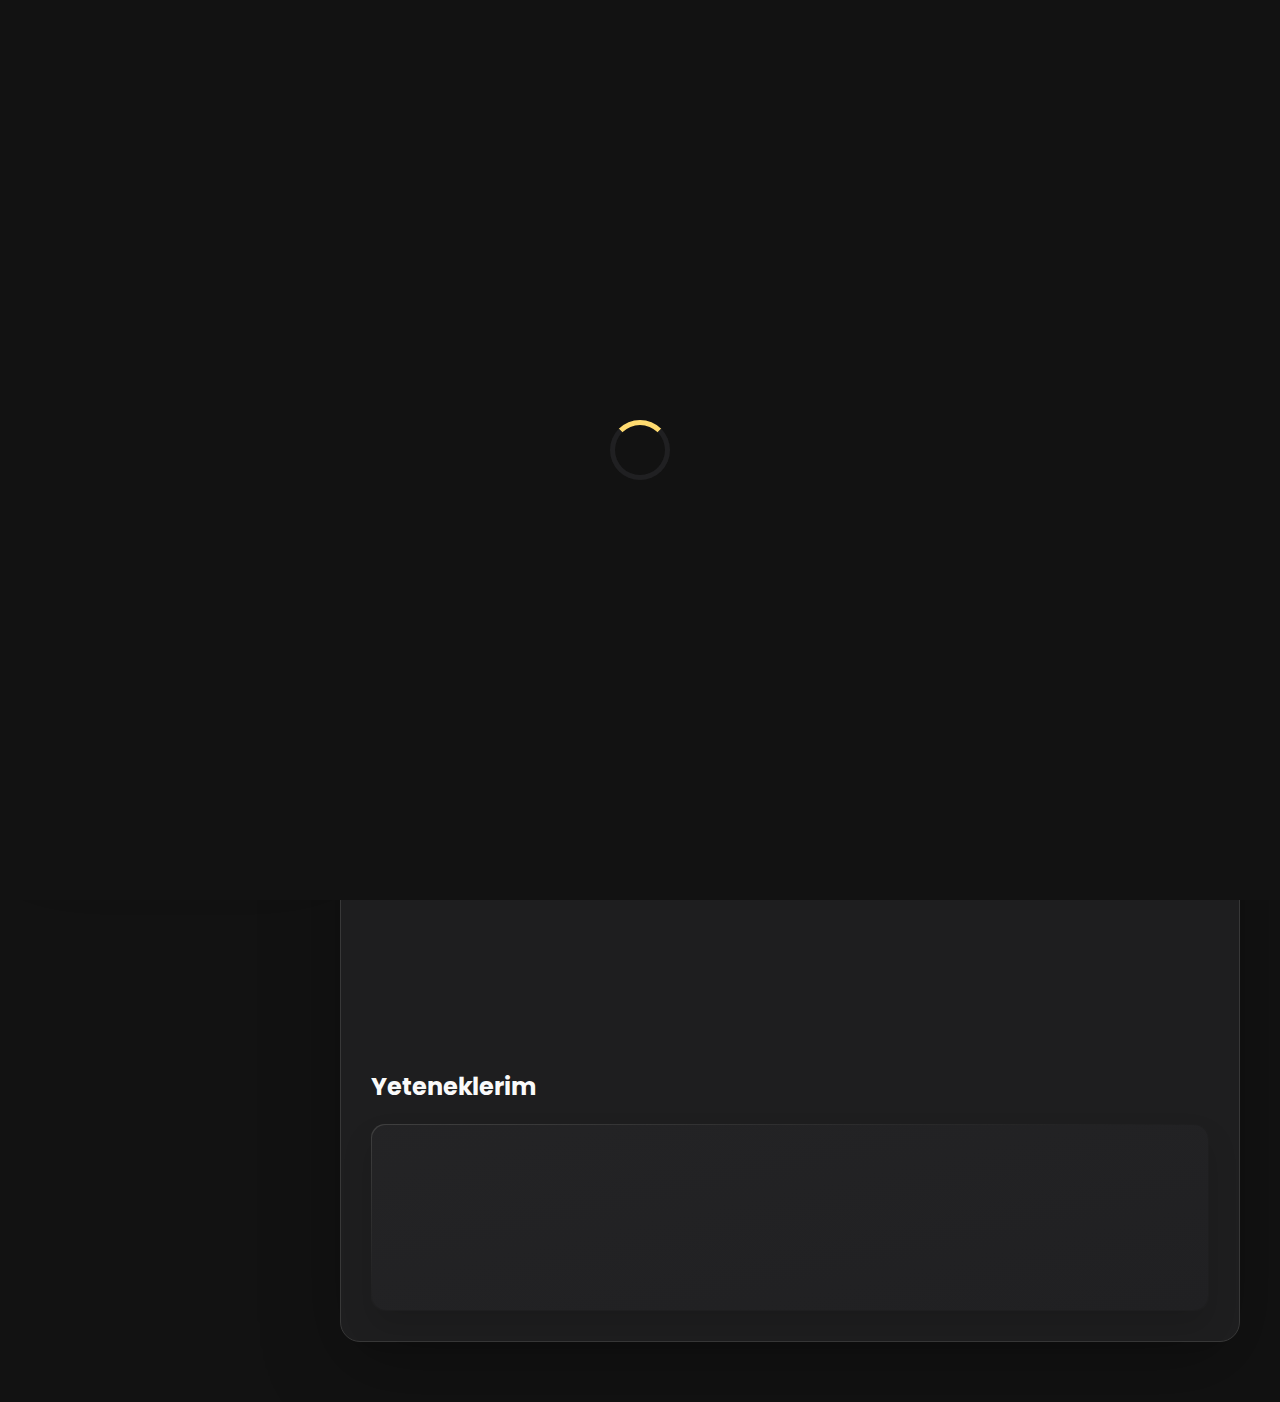
==== commit b8ecd28d: "Beceri listesinde güncellemeler yapıldı: "Web Design" ifadesi "Web Development" olarak değiştirildi." ====
--- a/index.html
+++ b/index.html
@@ -1097,6 +1097,222 @@
         grid-template-columns: 1fr 1fr;
     }
 }
+
+/*DENEYİMLER*/
+
+.timeline {
+    position: relative;
+    margin: 30px 0;
+}
+
+.timeline::before {
+    content: '';
+    position: absolute;
+    top: 0;
+    left: 7px;
+    height: 100%;
+    width: 2px;
+    background: var(--jet);
+}
+
+.timeline-item {
+    position: relative;
+    padding-left: 45px;
+    margin-bottom: 40px;
+}
+
+.timeline-item:last-child {
+    margin-bottom: 0;
+}
+
+.timeline-dot {
+    position: absolute;
+    top: 5px;
+    left: 0;
+    width: 15px;
+    height: 15px;
+    border-radius: 50%;
+    background: var(--text-gradient-yellow);
+    box-shadow: 0 0 0 4px var(--eerie-black1);
+}
+
+.timeline-content {
+    position: relative;
+    padding: 20px;
+    animation: fadeIn 0.6s ease-out forwards;
+    opacity: 0;
+}
+
+.timeline-item:nth-child(1) .timeline-content {
+    animation-delay: 0.2s;
+}
+
+.timeline-item:nth-child(2) .timeline-content {
+    animation-delay: 0.4s;
+}
+
+.timeline-item:nth-child(3) .timeline-content {
+    animation-delay: 0.6s;
+}
+
+.timeline-item:nth-child(4) .timeline-content {
+    animation-delay: 0.8s;
+}
+
+.timeline-title {
+    margin-bottom: 10px;
+    color: var(--white2);
+}
+
+.timeline-date, .timeline-place {
+    display: block;
+    color: var(--orange-yellow-crayola);
+    font-size: var(--fs7);
+    margin-bottom: 5px;
+}
+
+.timeline-place {
+    font-style: italic;
+    color: var(--light-gray);
+}
+
+.timeline-description {
+    color: var(--light-gray);
+    font-size: var(--fs6);
+    line-height: 1.6;
+    margin-top: 10px;
+}
+
+/* Eğitim Bölümü */
+.section-title {
+    margin: 40px 0 20px 0;
+    color: var(--white2);
+    position: relative;
+    padding-bottom: 7px;
+}
+
+.section-title::after {
+    content: '';
+    position: absolute;
+    bottom: 0;
+    left: 0;
+    width: 30px;
+    height: 3px;
+    background: var(--text-gradient-yellow);
+    border-radius: 3px;
+}
+
+.education-list {
+    display: grid;
+    grid-template-columns: 1fr;
+    gap: 20px;
+}
+
+.education-item {
+    display: flex;
+    align-items: flex-start;
+    padding: 20px;
+    animation: slideInRight 0.6s ease-out forwards;
+    opacity: 0;
+}
+
+.education-item:nth-child(1) {
+    animation-delay: 0.3s;
+}
+
+.education-item:nth-child(2) {
+    animation-delay: 0.6s;
+}
+
+.education-icon-box {
+    margin-right: 15px;
+    color: var(--orange-yellow-crayola);
+    font-size: 24px;
+}
+
+.education-content {
+    flex: 1;
+}
+
+.education-title {
+    margin-bottom: 5px;
+    color: var(--white2);
+}
+
+.education-date, .education-school {
+    display: block;
+    color: var(--orange-yellow-crayola);
+    font-size: var(--fs7);
+    margin-bottom: 5px;
+}
+
+.education-school {
+    font-style: italic;
+    color: var(--light-gray);
+}
+
+.education-description {
+    color: var(--light-gray);
+    font-size: var(--fs6);
+    line-height: 1.6;
+    margin-top: 10px;
+}
+
+@media (min-width: 580px) {
+    .timeline::before {
+        left: 20px;
+    }
+    
+    .timeline-item {
+        padding-left: 60px;
+    }
+    
+    .timeline-dot {
+        width: 20px;
+        height: 20px;
+        left: 10px;
+    }
+}
+
+@media (min-width: 768px) {
+    .education-list {
+        grid-template-columns: 1fr 1fr;
+    }
+}
+
+@media (min-width: 1024px) {
+    .timeline::before {
+        left: calc(50% - 1px);
+    }
+    
+    .timeline-item {
+        padding-left: 0;
+        width: 50%;
+    }
+    
+    .timeline-item:nth-child(odd) {
+        padding-right: 40px;
+        margin-right: auto;
+        margin-left: 0;
+        text-align: right;
+    }
+    
+    .timeline-item:nth-child(even) {
+        padding-left: 40px;
+        margin-left: auto;
+        margin-right: 0;
+    }
+    
+    .timeline-dot {
+        left: auto;
+        right: -10px;
+    }
+    
+    .timeline-item:nth-child(even) .timeline-dot {
+        right: auto;
+        left: -10px;
+    }
+}
     </style>
 <head>
     <meta charset="UTF-8">
@@ -1195,6 +1411,7 @@
                 <ul class="navbar-list">
                     <li class="navbar-item"><button class="navbar-link active" data-nav-link>Hakkımda</button></li>
                     <li class="navbar-item"><button class="navbar-link" data-nav-link>Projeler</button></li>
+                    <li class="navbar-item"><button class="navbar-link" data-nav-link>Deneyimler</button></li>
                 </ul>
             </nav>
 
@@ -1294,8 +1511,7 @@
                     <ul class="skills-list content-card">
                         <li class="skills-item">
                             <div class="title-wrapper">
-                                <h5 class="h5">Web Design(Backend, Frontend)</h5>
-                                <data value="80">80%</data>
+                                <h5 class="h5">Web Development(Backend, Frontend)</h5>
                             </div>
 
                             <div class="skills-progress-bg">
@@ -1306,7 +1522,6 @@
                         <li class="skills-item">
                             <div class="title-wrapper">
                                 <h5 class="h5">Mobile Development</h5>
-                                <data value="50">50%</data>
                             </div>
 
                             <div class="skills-progress-bg">
@@ -1317,22 +1532,10 @@
                         <li class="skills-item">
                             <div class="title-wrapper">
                                 <h5 class="h5">Artifical İntelligence Train</h5>
-                                <data value="70">70%</data>
                             </div>
 
                             <div class="skills-progress-bg">
                                 <div class="skills-progress-fill" style="width: 70%;"></div>
-                            </div>
-                        </li>
-
-                        <li class="skills-item">
-                            <div class="title-wrapper">
-                                <h5 class="h5">Bootstrap</h5>
-                                <data value="50">50%</data>
-                            </div>
-
-                            <div class="skills-progress-bg">
-                                <div class="skills-progress-fill" style="width: 50%;"></div>
                             </div>
                         </li>
                     </ul>
@@ -1446,6 +1649,97 @@
                 </section>
             </article>
 
+            <article class="experience" data-page="deneyimler">
+                <header>
+                    <h2 class="h2 article-title">Deneyimlerim</h2>
+                </header>
+
+                <section class="timeline">
+                    <div class="timeline-item">
+                        <div class="timeline-dot"></div>
+                        <div class="timeline-content content-card">
+                            <h3 class="h3 timeline-title">Backend Developer</h3>
+                            <span class="timeline-date">2024 - 2025</span>
+                            <span class="timeline-place">Privia Security A.Ş., İstanbul - Ataşehir</span>
+                            <p class="timeline-description">
+                               Backend Developer İntern olarak görev almamın ardından Web uygulamaları için güvenli ve ölçeklenebilir backend sistemleri geliştirme konusunda eşsiz deneyimler yaşadım. 
+                            </p>
+                        </div>
+                    </div>
+
+                    <div class="timeline-item">
+                        <div class="timeline-dot"></div>
+                        <div class="timeline-content content-card">
+                            <h3 class="h3 timeline-title">AI Trainer</h3>
+                            <span class="timeline-date">2024 - Şu anda</span>
+                            <span class="timeline-place">Outlier,Amerika Birleşik Devletleri - Remote</span>
+                            <p class="timeline-description">
+                                Yapay zeka modellerinin eğitimi ve optimizasyonu konusunda çalışıyorum. Veri ön işleme, model değerlendirme ve geliştirme süreçlerinde aktif rol alıyorum.
+                            </p>
+                        </div>
+                    </div>
+
+                    <div class="timeline-item">
+                        <div class="timeline-dot"></div>
+                        <div class="timeline-content content-card">
+                            <h3 class="h3 timeline-title">Python Eğitmeni</h3>
+                            <span class="timeline-date">2023 - Şu anda</span>
+                            <span class="timeline-place">Kodland, İtalya - Remote</span>
+                            <p class="timeline-description">
+                                Çocuklara ve gençlere programlama eğitimi veriyorum. Python dili üzerine müfredat hazırlama ve öğretim yöntemleri geliştirme konularında çalışıyorum.
+                            </p>
+                        </div>
+                    </div>
+
+                    
+                    <div class="timeline-item">
+                        <div class="timeline-dot"></div>
+                        <div class="timeline-content content-card">
+                            <h3 class="h3 timeline-title">Backend Developer İntern</h3>
+                            <span class="timeline-date">2023 - 2024</span>
+                            <span class="timeline-place">Privia Security A.Ş., İstanbul - Ataşehir</span>
+                            <p class="timeline-description">
+                                Web sistemler ve proje sunumları hakkında bilgi sahibi oldum ve değerli deneyim, bilgiler kazandım.
+                            </p>
+                        </div>
+                    </div>
+                </section>
+
+                    <div class="timeline-item">
+                        <div class="timeline-dot"></div>
+                        <div class="timeline-content content-card">
+                            <h3 class="h3 timeline-title">Web Developer İntern</h3>
+                            <span class="timeline-date">2022 - 2023</span>
+                            <span class="timeline-place">Konya Teknik Üniversitesi Bilgi İşlem Dairesi, Konya</span>
+                            <p class="timeline-description">
+                                Web geliştirme projelerinde HTML, CSS ve JavaScript becerilerimi geliştirdim. Responsive tasarım ve kullanıcı deneyimi konularında pratik yapma fırsatı buldum.
+                            </p>
+                        </div>
+                    </div>
+                </section>
+
+                <section class="education">
+                    <h3 class="h3 section-title">Eğitim</h3>
+                    
+                    <ul class="education-list">
+                        <li class="education-item content-card">
+                            <div class="education-icon-box">
+                                <ion-icon name="school-outline"></ion-icon>
+                            </div>
+                            <div class="education-content">
+                                <h4 class="h4 education-title">Bilgisayar Programcılığı</h4>
+                                <span class="education-date">2023 - 2025</span>
+                                <span class="education-school">Konya Teknik Üniversitesi</span>
+                                <p class="education-description">
+                                    Bilgisayar programlama, veri yapıları, algoritma tasarımı ve yazılım geliştirme alanlarında kapsamlı eğitim aldım ve almaya devam ediyorum.
+                                </p>
+                            </div>
+                        </li>
+
+
+                    </ul>
+                </section>
+            </article>
         </div>
     </main>
 
@@ -1498,6 +1792,13 @@
                         animateSkillBars();
                     }, 300);
                 }
+                
+                // Deneyimler sayfasına geçildiğinde zaman çizelgesi animasyonunu başlat
+                if (pageDataAttr === 'deneyimler') {
+                    setTimeout(function() {
+                        animateTimeline();
+                    }, 300);
+                }
             } else {
                 pages[j].classList.remove('active');
                 navigationLinks[j].classList.remove('active');
@@ -1519,6 +1820,26 @@
             const value = bar.parentElement.previousElementSibling.querySelector('data').getAttribute('value') + '%';
             bar.style.width = value;
         }, 100 + (index * 300));
+    });
+}
+
+// Zaman çizelgesi animasyonu
+function animateTimeline() {
+    const timelineItems = document.querySelectorAll('.timeline-item');
+    const educationItems = document.querySelectorAll('.education-item');
+    
+    // Timeline öğelerini sırayla görünür yap
+    timelineItems.forEach((item, index) => {
+        setTimeout(() => {
+            item.querySelector('.timeline-content').style.opacity = '1';
+        }, 200 * index);
+    });
+    
+    // Eğitim öğelerini sırayla görünür yap
+    educationItems.forEach((item, index) => {
+        setTimeout(() => {
+            item.style.opacity = '1';
+        }, 300 * index);
     });
 }
 
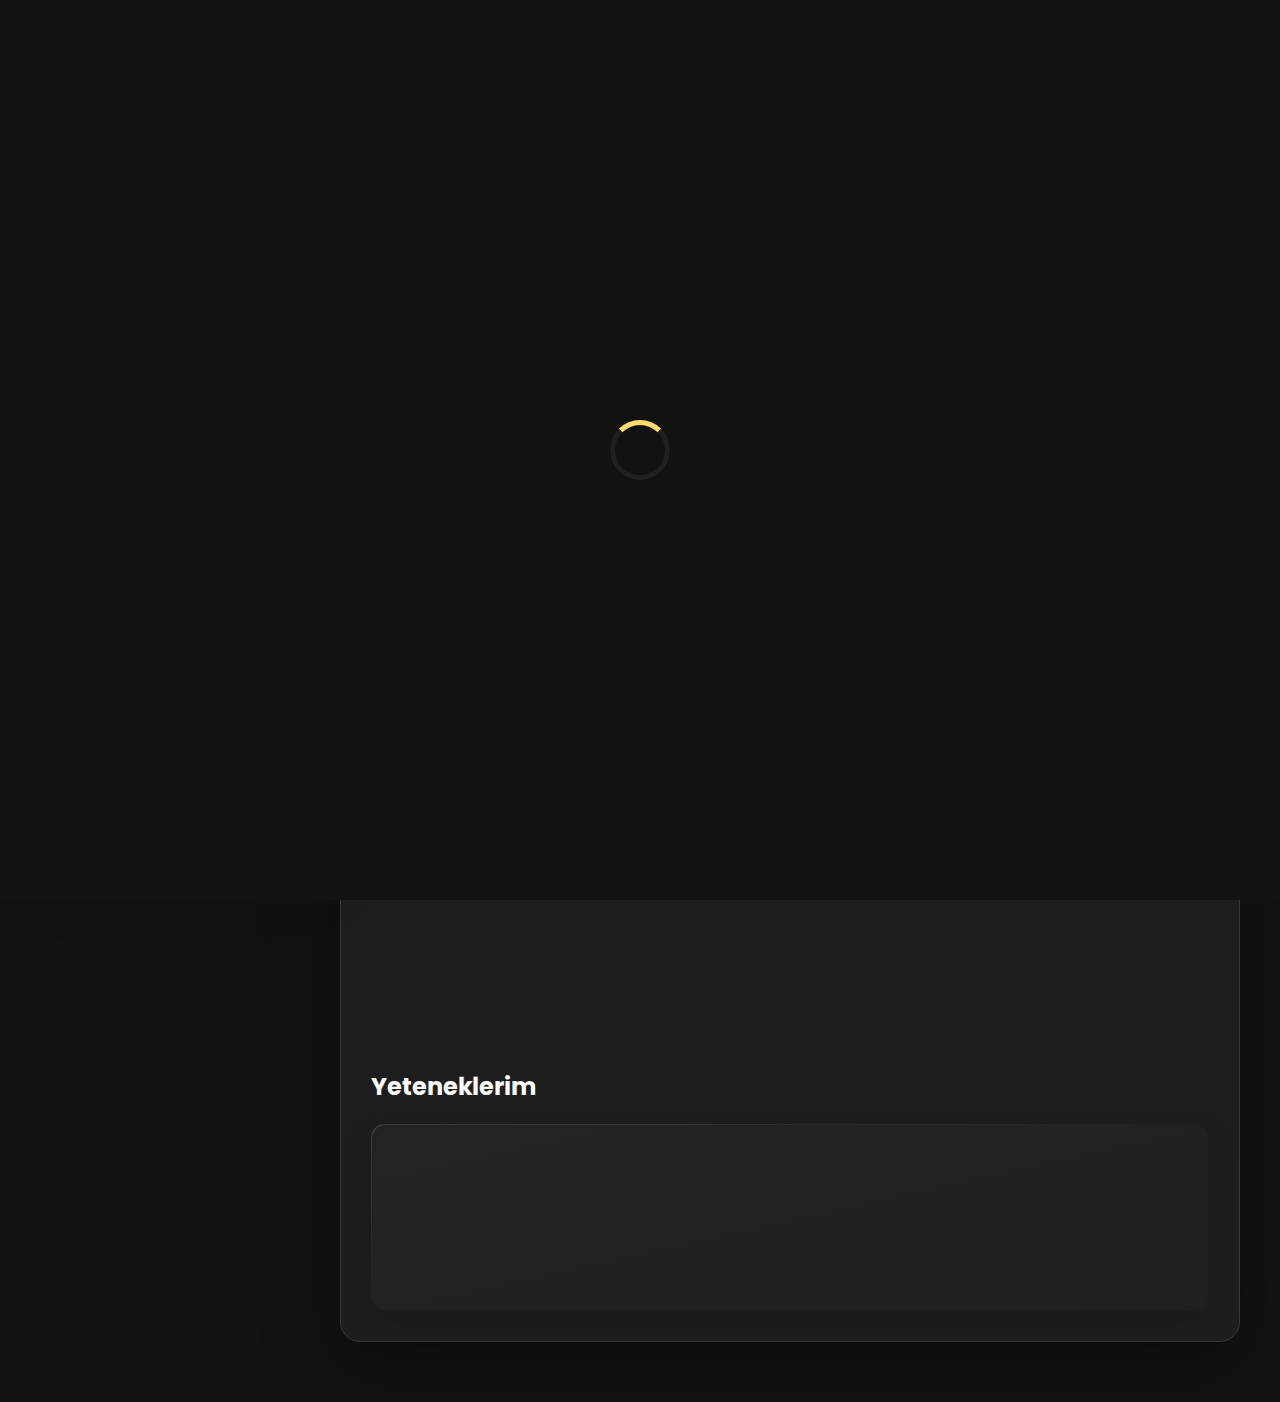
==== commit 3c9f8df8: "Avatar çerçeve animasyonları eklendi ve avatar kutusu stil güncellemeleri yapıldı. Ayrıca, avatar re" ====
--- a/index.html
+++ b/index.html
@@ -107,6 +107,25 @@
     to { transform: rotate(360deg); }
 }
 
+/* Avatar çerçeve animasyonu */
+@keyframes borderPulse {
+    0% { box-shadow: 0 0 0 0 rgba(255, 215, 0, 0.7); }
+    70% { box-shadow: 0 0 0 10px rgba(255, 215, 0, 0); }
+    100% { box-shadow: 0 0 0 0 rgba(255, 215, 0, 0); }
+}
+
+@keyframes glowing {
+    0% { border-color: var(--orange-yellow-crayola); box-shadow: 0 0 5px var(--orange-yellow-crayola); }
+    50% { border-color: var(--vegas-gold); box-shadow: 0 0 20px var(--vegas-gold); }
+    100% { border-color: var(--orange-yellow-crayola); box-shadow: 0 0 5px var(--orange-yellow-crayola); }
+}
+
+@keyframes rotate-gradient {
+    0% { background-position: 0% 50%; }
+    50% { background-position: 100% 50%; }
+    100% { background-position: 0% 50%; }
+}
+
 *, *::before, *::after {
     margin: 0;
     padding: 0;
@@ -268,17 +287,41 @@
     transition: var(--transition2);
 }
 
+.avatar-box {
+    background: var(--bg-gradient-onyx);
+    border-radius: 20px;
+    position: relative;
+    overflow: hidden;
+    padding: 3px;
+    border: 2px solid yellow;
+    background-clip: padding-box;
+}
+
+.avatar-box::before {
+    content: '';
+    position: absolute;
+    top: -2px;
+    left: -2px;
+    right: -2px;
+    bottom: -2px;
+    background: linear-gradient(45deg, var(--orange-yellow-crayola), var(--vegas-gold), var(--orange-yellow-crayola), var(--vegas-gold));
+    background-size: 300% 300%;
+    border-radius: 20px;
+    z-index: -1;
+    animation: rotate-gradient 3s linear infinite;
+}
+
+.avatar-box img {
+    border-radius: 18px;
+    display: block;
+}
+
 .sidebar-info {
     position: relative;
     display: flex;
     justify-content: flex-start;
     align-items: center;
     gap: 15px;
-}
-
-.avatar-box {
-    background: var(--bg-gradient-onyx);
-    border-radius: 20px;
 }
 
 .info-content .name {
@@ -773,8 +816,18 @@
 
     .sidebar-info { gap: 25px; }
 
-    .avatar-box { border-radius: 30px; }
-        .avatar-box img { width: 120px; }
+    .avatar-box { 
+        border-radius: 30px;
+    }
+    
+    .avatar-box::before {
+        border-radius: 30px;
+    }
+    
+    .avatar-box img { 
+        width: 120px; 
+        border-radius: 27px;
+    }
 
     .info-content .name { margin-bottom: 15px; }
     .info-content .title { padding: 5px 10px; }
@@ -956,6 +1009,15 @@
     .sidebar-info { flex-direction: column; }
 
     .avatar-box img { width: 150px; }
+    
+    .avatar-box { 
+        margin-bottom: 15px; 
+        padding: 5px;
+    }
+    
+    .avatar-box::before {
+        animation: rotate-gradient 4s linear infinite, glowing 3s infinite;
+    }
 
     .info-content .name {
         white-space: nowrap;
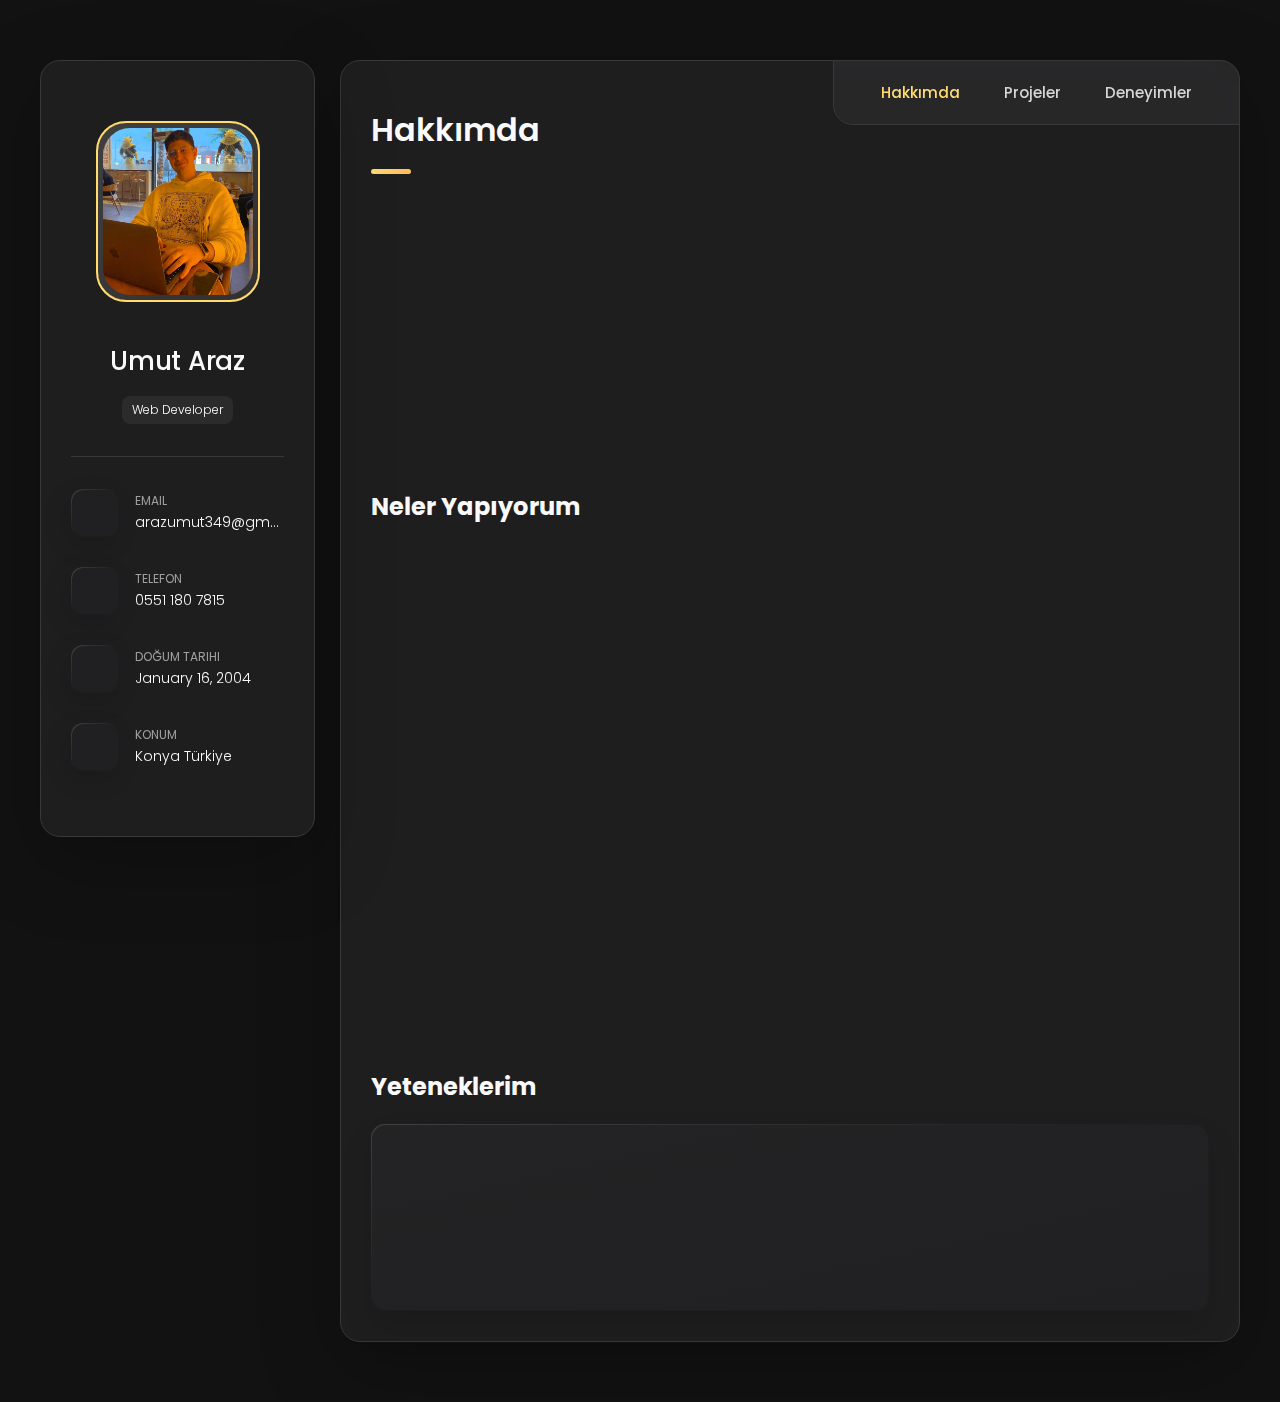
==== commit c9fe6ad2: "HTML dosyasında stil güncellemeleri yapıldı: sarı kenarlık rengi, meta etiketleri eklendi ve perform" ====
--- a/index.html
+++ b/index.html
@@ -293,7 +293,7 @@
     position: relative;
     overflow: hidden;
     padding: 3px;
-    border: 2px solid yellow;
+    border: 2px solid var(--orange-yellow-crayola);
     background-clip: padding-box;
 }
 
@@ -1379,8 +1379,83 @@
 <head>
     <meta charset="UTF-8">
     <meta name="viewport" content="width=device-width, initial-scale=1.0">
+    <meta name="description" content="Umut Araz - Web Developer ve Yazılım Geliştirici Portfolyosu">
+    <meta name="theme-color" content="#121212">
+    <meta http-equiv="X-UA-Compatible" content="IE=edge">
+    
+    <!-- Tarayıcı önbelleğini kontrol etme -->
+    <meta http-equiv="Cache-Control" content="max-age=31536000">
+    
     <title>Kamil Umut Araz</title>
     <link rel="shortcut icon" href="4380747.jpg" type="image/x-icon">
+    
+    <!-- Performans İyileştirmeleri -->
+    <link rel="preconnect" href="https://fonts.googleapis.com">
+    <link rel="preconnect" href="https://fonts.gstatic.com" crossorigin>
+    <link rel="preload" href="https://fonts.googleapis.com/css2?family=Poppins:ital,wght@0,100;0,200;0,300;0,400;0,500;0,600;0,700;0,800;0,900;1,100;1,200;1,300;1,400;1,500;1,600;1,700;1,800;1,900&display=swap" as="style">
+    <link rel="preload" href="https://unpkg.com/ionicons@7.1.0/dist/ionicons/ionicons.esm.js" as="script">
+    
+    <!-- Font yükleme -->
+    <link rel="stylesheet" href="https://fonts.googleapis.com/css2?family=Poppins:ital,wght@0,300;0,400;0,500;0,600;0,700;1,300;1,400;1,500&display=swap">
+    
+    <!-- Kritik CSS'i doğrudan sayfaya ekleyin -->
+    <style>
+        :root {
+            --smoky-black: hsl(0, 0%, 7%);
+            --orange-yellow-crayola: hsl(45, 100%, 72%);
+            --eerie-black1: hsl(240, 2%, 13%);
+            --vegas-gold: hsl(45, 54%, 58%);
+            --jet: hsl(0, 0%, 22%);
+            --transition1: .25s ease;
+        }
+        
+        .loader-container {
+            position: fixed;
+            top: 0;
+            left: 0;
+            width: 100%;
+            height: 100%;
+            background-color: var(--smoky-black);
+            display: flex;
+            justify-content: center;
+            align-items: center;
+            z-index: 9999;
+            transition: opacity 0.5s ease, visibility 0.5s ease;
+        }
+        
+        .loader {
+            width: 60px;
+            height: 60px;
+            border: 5px solid var(--eerie-black1);
+            border-top: 5px solid var(--orange-yellow-crayola);
+            border-radius: 50%;
+            animation: rotate 1s linear infinite;
+        }
+        
+        .loaded {
+            opacity: 0;
+            visibility: hidden;
+        }
+        
+        @keyframes rotate {
+            from { transform: rotate(0deg); }
+            to { transform: rotate(360deg); }
+        }
+        
+        body {
+            background-color: var(--smoky-black);
+            margin: 0;
+            padding: 0;
+            font-family: 'Poppins', sans-serif;
+            -webkit-font-smoothing: antialiased;
+            -moz-osx-font-smoothing: grayscale;
+        }
+        
+        img {
+            max-width: 100%;
+            height: auto;
+        }
+    </style>
 </head>
 <body>
     <div class="loader-container">
@@ -1391,7 +1466,7 @@
         <aside class="sidebar " data-sidebar>
             <div class="sidebar-info">
                 <figure class="avatar-box">
-                    <img src="IMG_6762.jpg" alt="avatar" width="80">
+                    <img src="IMG_6762.jpg" alt="avatar" width="80" loading="eager">
                 </figure>
 
                 <div class="info-content">
@@ -1501,7 +1576,7 @@
                     <ul class="service-list">
                         <li class="service-item">
                             <div class="service-icon-box">
-                                <img src="fotis-fotopoulos-DuHKoV44prg-unsplash.jpg" alt="icon" width="40">
+                                <img src="fotis-fotopoulos-DuHKoV44prg-unsplash.jpg" alt="icon" width="40" loading="lazy">
                             </div>
 
                             <div class="service-content-box">
@@ -1512,7 +1587,7 @@
 
                         <li class="service-item">
                             <div class="service-icon-box">
-                                <img src="markus-spiske-1LLh8k2_YFk-unsplash.jpg" alt="icon" width="40">
+                                <img src="markus-spiske-1LLh8k2_YFk-unsplash.jpg" alt="icon" width="40" loading="lazy">
                             </div>
 
                             <div class="service-content-box">
@@ -1523,7 +1598,7 @@
 
                         <li class="service-item">
                             <div class="service-icon-box">
-                                <img src="markus-spiske-hbb6GkG6p9M-unsplash.jpg" alt="icon" width="40">
+                                <img src="markus-spiske-hbb6GkG6p9M-unsplash.jpg" alt="icon" width="40" loading="lazy">
                             </div>
 
                             <div class="service-content-box">
@@ -1534,7 +1609,7 @@
 
                         <li class="service-item">
                             <div class="service-icon-box">
-                                <img src="caspar-camille-rubin-89xuP-XmyrA-unsplash.jpg" alt="icon" width="40">
+                                <img src="caspar-camille-rubin-89xuP-XmyrA-unsplash.jpg" alt="icon" width="40" loading="lazy">
                             </div>
 
                             <div class="service-content-box">
@@ -1545,7 +1620,7 @@
 
                         <li class="service-item">
                             <div class="service-icon-box">
-                                <img src="7076118.jpg" alt="icon" width="40">
+                                <img src="7076118.jpg" alt="icon" width="40" loading="lazy">
                             </div>
 
                             <div class="service-content-box">
@@ -1556,7 +1631,7 @@
 
                         <li class="service-item">
                             <div class="service-icon-box">
-                                <img src="programming-background-with-person-working-with-codes-computer.jpg" alt="icon" width="40">
+                                <img src="programming-background-with-person-working-with-codes-computer.jpg" alt="icon" width="40" loading="lazy">
                             </div>
 
                             <div class="service-content-box">
@@ -1613,7 +1688,7 @@
                     <div class="project-item">
                         <div class="project-card content-card">
                             <div class="project-image">
-                                <img src="Ekran Resmi 2025-03-16 21.50.36.png" alt="Proje Görüntüsü" width="100%">
+                                <img src="Ekran Resmi 2025-03-16 21.50.36.png" alt="Proje Görüntüsü" width="100%" loading="lazy">
                             </div>
                             <h3 class="h3 project-title">Araç Tamir Takip Sistemi</h3>
                             <p class="project-description">Araç tamir takip sistemi. Django ve Sqllite,Firebase ile hybrit olarak geliştirdiğim bir projedir.</p>
@@ -1629,7 +1704,7 @@
                     <div class="project-item">
                         <div class="project-card content-card">
                             <div class="project-image">
-                                <img src="Ekran Resmi 2025-04-08 15.58.26.png" alt="Proje Görüntüsü" width="100%">
+                                <img src="Ekran Resmi 2025-04-08 15.58.26.png" alt="Proje Görüntüsü" width="100%" loading="lazy">
                             </div>
                             <h3 class="h3 project-title">Tarım ve Hayvancılık Yönetim Sistemi</h3>
                             <p class="project-description">Tarım ve Hayvancılık Yönetim süreçlerini yöneten bir sistem. Django ve Sqllite ile geliştirdiğim bir projedir.</p>
@@ -1645,7 +1720,7 @@
                     <div class="project-item">
                         <div class="project-card content-card">
                             <div class="project-image">
-                                <img src="Ekran Resmi 2025-04-19 13.07.15.png" alt="Proje Görüntüsü" width="100%">
+                                <img src="Ekran Resmi 2025-04-19 13.07.15.png" alt="Proje Görüntüsü" width="100%" loading="lazy">
                             </div>
                             <h3 class="h3 project-title">Dijital Katalog Sistemi</h3>
                             <p class="project-description">Pazarlama süreçlerini kolaylaştıran kapsamlı bir katalog sistemi. Django ve Sqllite ile geliştirdiğim bir projedir.</p>
@@ -1661,7 +1736,7 @@
                     <div class="project-item">
                         <div class="project-card content-card">
                             <div class="project-image">
-                                <img src="Ekran Resmi 2025-04-10 20.38.14.png" alt="Proje Görüntüsü" width="100%">
+                                <img src="Ekran Resmi 2025-04-10 20.38.14.png" alt="Proje Görüntüsü" width="100%" loading="lazy">
                             </div>
                             <h3 class="h3 project-title">Akademi Yönetim Sistemi</h3>
                             <p class="project-description">Akademi Yönetim Sistemi, eğitim kurumları için geliştirilmiş kapsamlı bir yönetim çözümüdür.</p>
@@ -1677,7 +1752,7 @@
                     <div class="project-item">
                         <div class="project-card content-card">
                             <div class="project-image">
-                                <img src="Ekran Resmi 2025-04-19 13.38.23.png" alt="Proje Görüntüsü" width="100%">
+                                <img src="Ekran Resmi 2025-04-19 13.38.23.png" alt="Proje Görüntüsü" width="100%" loading="lazy">
                             </div>
                             <h3 class="h3 project-title">Teklif Yönetim Sistemi</h3>
                             <p class="project-description">Bu proje, firmaların müşterilerine teklif verme sürecini dijitalleştiren ve yöneten bir web uygulamasıdır.</p>
@@ -1694,7 +1769,7 @@
                     <div class="project-item">
                         <div class="project-card content-card">
                             <div class="project-image">
-                                <img src="Ekran Resmi 2025-04-19 17.29.20.png" alt="Proje Görüntüsü" width="100%">
+                                <img src="Ekran Resmi 2025-04-19 17.29.20.png" alt="Proje Görüntüsü" width="100%" loading="lazy">
                             </div>
                             <h3 class="h3 project-title">Şirket Yönetim Sistemi</h3>
                             <p class="project-description">Flask ile oluşturulmuş, şirket çalışanlarını, departmanları, izinleri ve projeleri yönetmek için tasarlanmış bir web uygulaması.</p>
@@ -1806,20 +1881,69 @@
     </main>
 
     <script>
-
-        'use strict';
-
-// Sayfa Yükleme Animasyonu
-window.addEventListener('load', function() {
-    setTimeout(function() {
-        document.querySelector('.loader-container').classList.add('loaded');
+        // Önbelleğe alma fonksiyonu - sayfa performansını artırır
+        function prefetchResources() {
+            const resources = [
+                'IMG_6762.jpg',
+                'fotis-fotopoulos-DuHKoV44prg-unsplash.jpg',
+                'markus-spiske-1LLh8k2_YFk-unsplash.jpg'
+            ];
+            
+            if ('caches' in window) {
+                caches.open('portfolio-assets').then(cache => {
+                    resources.forEach(url => {
+                        cache.add(url).catch(() => {
+                            console.log('Önbelleğe alma hatası:', url);
+                        });
+                    });
+                });
+            }
+        }
         
-        // Hakkımda sayfası aktif ise, skill çubuklarını animasyonla göster
-        if (document.querySelector('.about.active')) {
-            animateSkillBars();
-        }
-    }, 1000);
-});
+        // Sayfa içeriğinin önden yüklenmesi için
+        document.addEventListener("DOMContentLoaded", function() {
+            // Önemli görselleri önden yükle
+            const importantImages = [
+                'IMG_6762.jpg',
+                'fotis-fotopoulos-DuHKoV44prg-unsplash.jpg',
+                'markus-spiske-1LLh8k2_YFk-unsplash.jpg'
+            ];
+            
+            // Görüntüleri önbelleğe alarak yükleme performansını artırır
+            importantImages.forEach(src => {
+                const img = new Image();
+                img.src = src;
+            });
+            
+            // İleri düzey önbelleğe alma
+            if ('requestIdleCallback' in window) {
+                requestIdleCallback(() => {
+                    prefetchResources();
+                });
+            } else {
+                setTimeout(prefetchResources, 1000);
+            }
+        });
+        
+        // Sayfa Yükleme Animasyonu - daha hızlı yükleme süresi
+        window.addEventListener('load', function() {
+            setTimeout(function() {
+                document.querySelector('.loader-container').classList.add('loaded');
+                
+                // Hakkımda sayfası aktif ise, skill çubuklarını animasyonla göster
+                if (document.querySelector('.about.active')) {
+                    animateSkillBars();
+                }
+                
+                // Sayfanın tamamen yüklenmesinden sonra kullanılmayan kaynakları temizle
+                if ('requestIdleCallback' in window) {
+                    requestIdleCallback(() => {
+                        // Belleği temizle
+                        if (window.gc) window.gc();
+                    });
+                }
+            }, 600); // Yükleme süresini 1000ms'den 600ms'ye düşürdük
+        });
 
 //Opening or closing side bar
 const elementToggleFunc = function (elem) { elem.classList.toggle("active"); }
@@ -1852,14 +1976,14 @@
                 if (pageDataAttr === 'hakkımda') {
                     setTimeout(function() {
                         animateSkillBars();
-                    }, 300);
+                    }, 200); // 300'den 200'e düşürdük
                 }
                 
                 // Deneyimler sayfasına geçildiğinde zaman çizelgesi animasyonunu başlat
                 if (pageDataAttr === 'deneyimler') {
                     setTimeout(function() {
                         animateTimeline();
-                    }, 300);
+                    }, 200); // 300'den 200'e düşürdük
                 }
             } else {
                 pages[j].classList.remove('active');
@@ -1879,9 +2003,9 @@
         
         // Sonra doğru genişliğe animasyonla getir
         setTimeout(() => {
-            const value = bar.parentElement.previousElementSibling.querySelector('data').getAttribute('value') + '%';
-            bar.style.width = value;
-        }, 100 + (index * 300));
+            const width = bar.style.width || bar.getAttribute('style')?.match(/width:\s*(\d+)%/)?.[1] + '%' || '0%';
+            bar.style.width = width;
+        }, 100 + (index * 200)); // Animasyon süresini 300'den 200'e düşürdük
     });
 }
 
@@ -1894,38 +2018,20 @@
     timelineItems.forEach((item, index) => {
         setTimeout(() => {
             item.querySelector('.timeline-content').style.opacity = '1';
-        }, 200 * index);
+        }, 150 * index); // 200'den 150'ye düşürdük
     });
     
     // Eğitim öğelerini sırayla görünür yap
     educationItems.forEach((item, index) => {
         setTimeout(() => {
             item.style.opacity = '1';
-        }, 300 * index);
+        }, 200 * index); // 300'den 200'e düşürdük
     });
 }
 
-// Form Gönderme İşlemi
-const formElement = document.querySelector('[data-form]');
-if (formElement) {
-    formElement.addEventListener('submit', function(e) {
-        e.preventDefault();
-        
-        // Form verilerini al
-        const formData = new FormData(this);
-        const formValues = Object.fromEntries(formData);
-        
-        // Burada gerçek bir form gönderme işlemi yapılabilir
-        // Örnek olarak bir bildirim gösteriyoruz
-        alert('Mesajınız iletildi! En kısa sürede size dönüş yapacağım.');
-        
-        // Formu temizle
-        this.reset();
-    });
-}
     </script>
 
-    <script type="module" src="https://unpkg.com/ionicons@7.1.0/dist/ionicons/ionicons.esm.js"></script>
-    <script nomodule src="https://unpkg.com/ionicons@7.1.0/dist/ionicons/ionicons.js"></script>
+    <script type="module" src="https://unpkg.com/ionicons@7.1.0/dist/ionicons/ionicons.esm.js" defer></script>
+    <script nomodule src="https://unpkg.com/ionicons@7.1.0/dist/ionicons/ionicons.js" defer></script>
 </body>
 </html>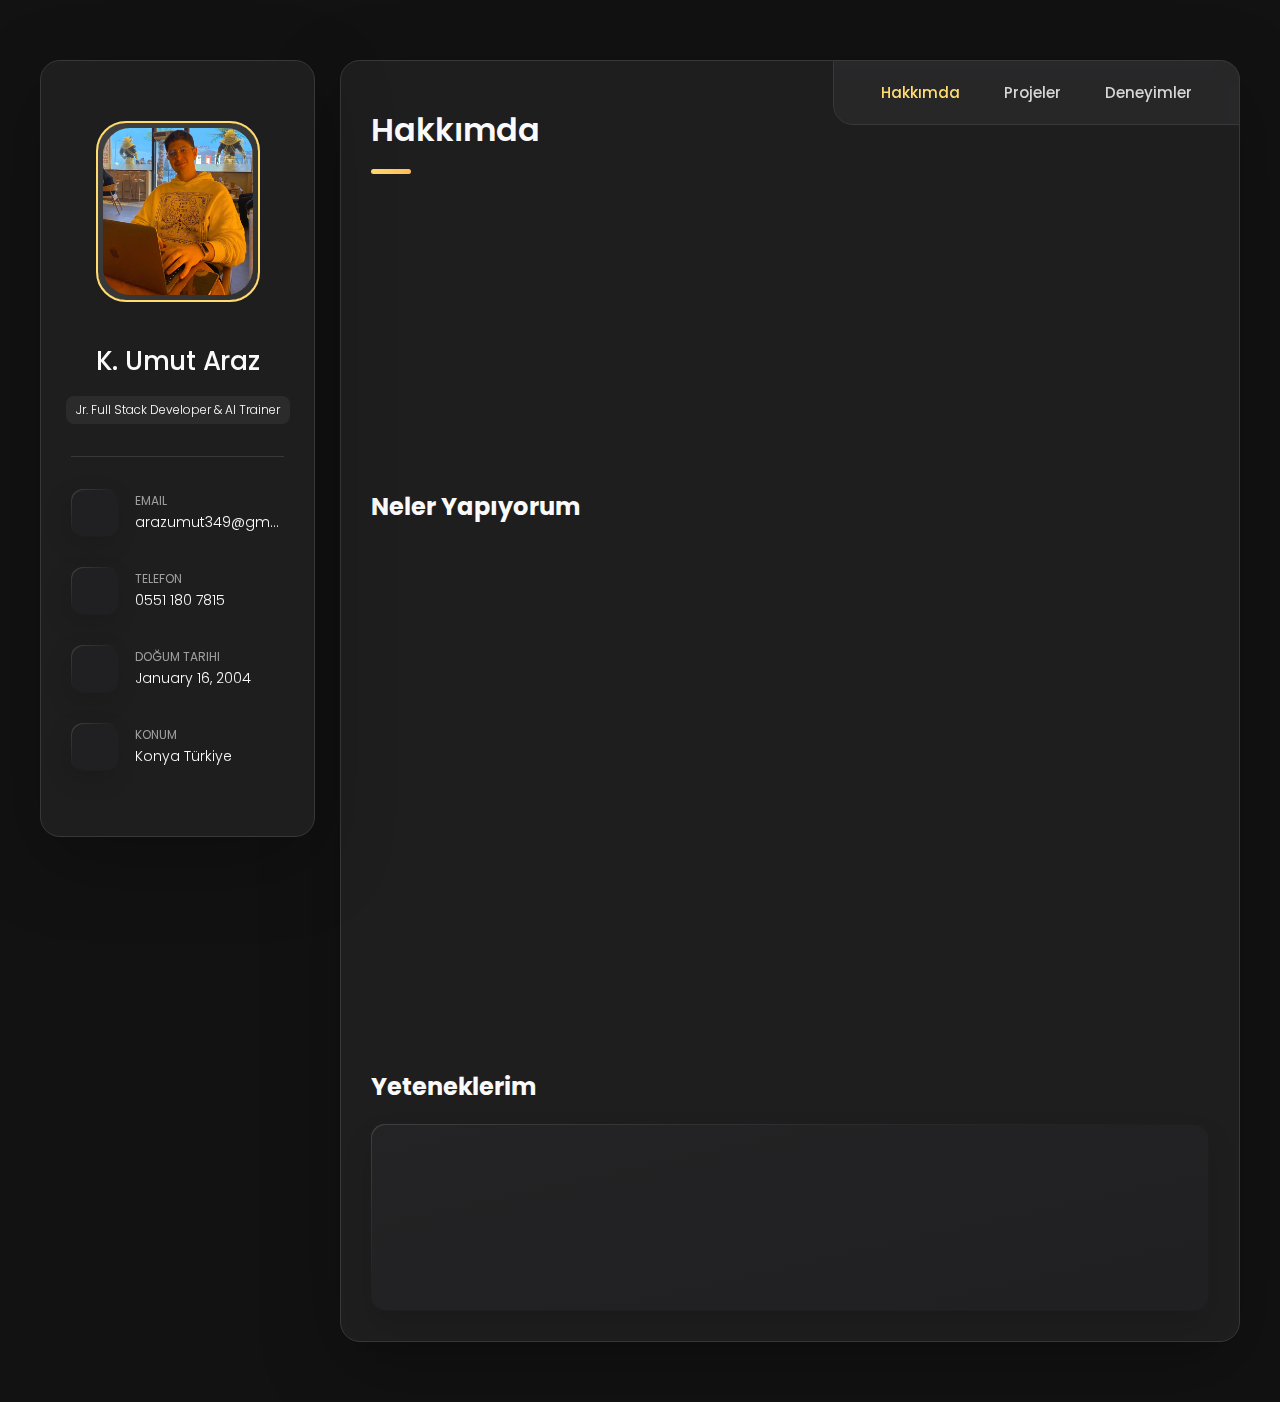
==== commit c29eb73f: "HTML dosyasında bilgi içeriği güncellendi: isim "K. Umut Araz" olarak değiştirildi ve unvan "Jr. Ful" ====
--- a/index.html
+++ b/index.html
@@ -281,9 +281,9 @@
 
 .sidebar {
     margin-bottom: 15px;
-    max-height: 112px;
+    max-height: 140px;
     overflow: hidden;
-    padding: 15px;
+    padding: 18px 15px;
     transition: var(--transition2);
 }
 
@@ -295,6 +295,7 @@
     padding: 3px;
     border: 2px solid var(--orange-yellow-crayola);
     background-clip: padding-box;
+    min-width: 85px;
 }
 
 .avatar-box::before {
@@ -322,6 +323,7 @@
     justify-content: flex-start;
     align-items: center;
     gap: 15px;
+    margin-bottom: 5px;
 }
 
 .info-content .name {
@@ -329,7 +331,7 @@
     font-size: var(--fs3);
     font-weight: var(--fw500);
     letter-spacing: -0.25px;
-    margin-bottom: 10px;
+    margin-bottom: 12px;
 }
 
 .info-content .title {
@@ -344,13 +346,13 @@
 
 .info-more-btn {
     position: absolute;
-    top: -15px;
+    top: -12px;
     right: -15px;
     border-radius: 0 15px;
     font-size: 13px;
     color: var(--orange-yellow-crayola);
     background: var(--border-gradient-onyx);
-    padding: 10px;
+    padding: 12px;
     box-shadow: var(--shadow2);
     transition: var(--transition1);
     z-index: 1;
@@ -808,7 +810,7 @@
     }
 
     .sidebar {
-        max-height: 180px;
+        max-height: 200px;
         margin-bottom: 30px;
     }
 
@@ -1470,8 +1472,8 @@
                 </figure>
 
                 <div class="info-content">
-                    <h1 class="name" title="Umut Araz">Umut Araz</h1>
-                    <p class="title">Web Developer</p>
+                    <h1 class="name" title="Umut Araz">K. Umut Araz</h1>
+                    <p class="title">Jr. Full Stack Developer & AI Trainer</p>
                 </div>
 
                 <button class="info-more-btn" data-sidebar-btn>
@@ -1886,7 +1888,13 @@
             const resources = [
                 'IMG_6762.jpg',
                 'fotis-fotopoulos-DuHKoV44prg-unsplash.jpg',
-                'markus-spiske-1LLh8k2_YFk-unsplash.jpg'
+                'markus-spiske-1LLh8k2_YFk-unsplash.jpg',
+                'programming-background-with-person-working-with-codes-computer.jpg',
+                'caspar-camille-rubin-89xuP-XmyrA-unsplash.jpg',
+                '7076118.jpg',
+                'caspar-camille-rubin-89xuP-XmyrA-unsplash.jpg',
+                '7076118.jpg',
+                'caspar-camille-rubin-89xuP-XmyrA-unsplash.jpg',
             ];
             
             if ('caches' in window) {
@@ -1906,7 +1914,11 @@
             const importantImages = [
                 'IMG_6762.jpg',
                 'fotis-fotopoulos-DuHKoV44prg-unsplash.jpg',
-                'markus-spiske-1LLh8k2_YFk-unsplash.jpg'
+                'markus-spiske-1LLh8k2_YFk-unsplash.jpg',
+                'programming-background-with-person-working-with-codes-computer.jpg',
+                'caspar-camille-rubin-89xuP-XmyrA-unsplash.jpg',
+                '7076118.jpg',
+                'caspar-camille-rubin-89xuP-XmyrA-unsplash.jpg',
             ];
             
             // Görüntüleri önbelleğe alarak yükleme performansını artırır
